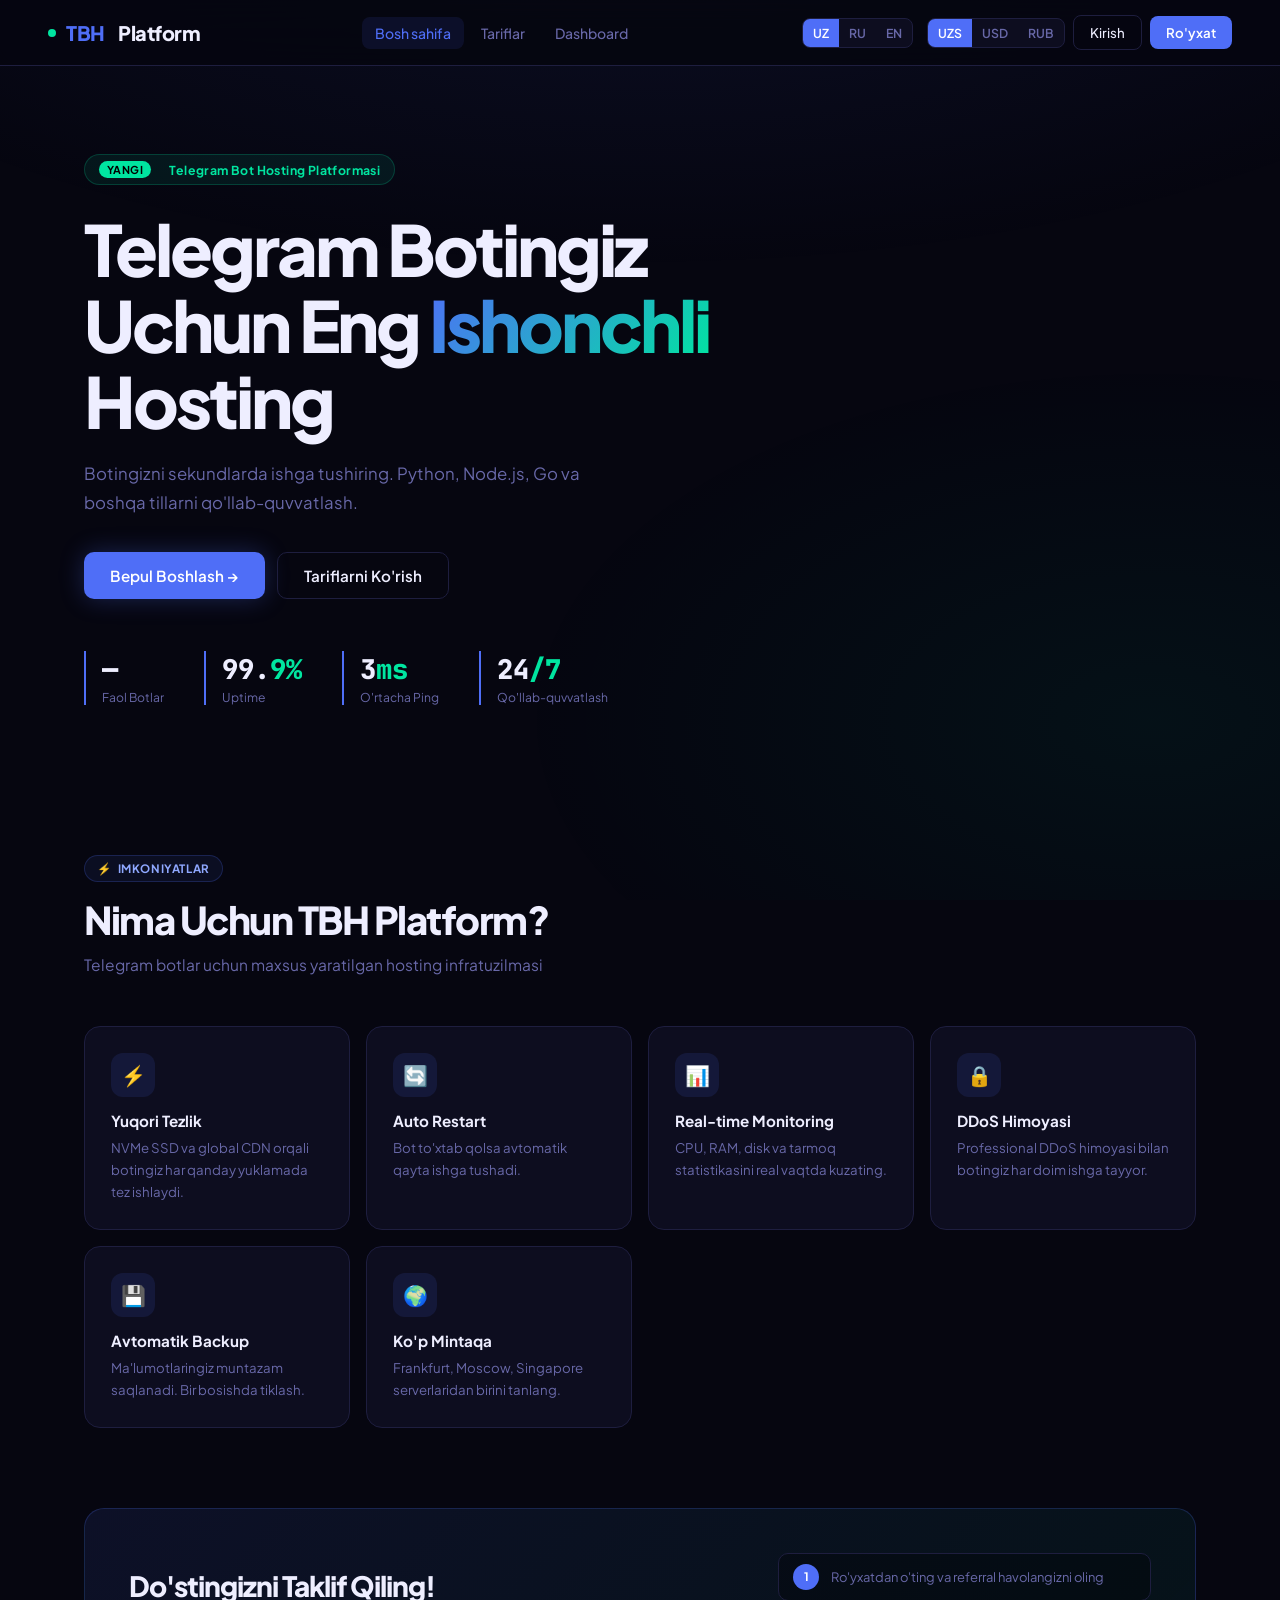
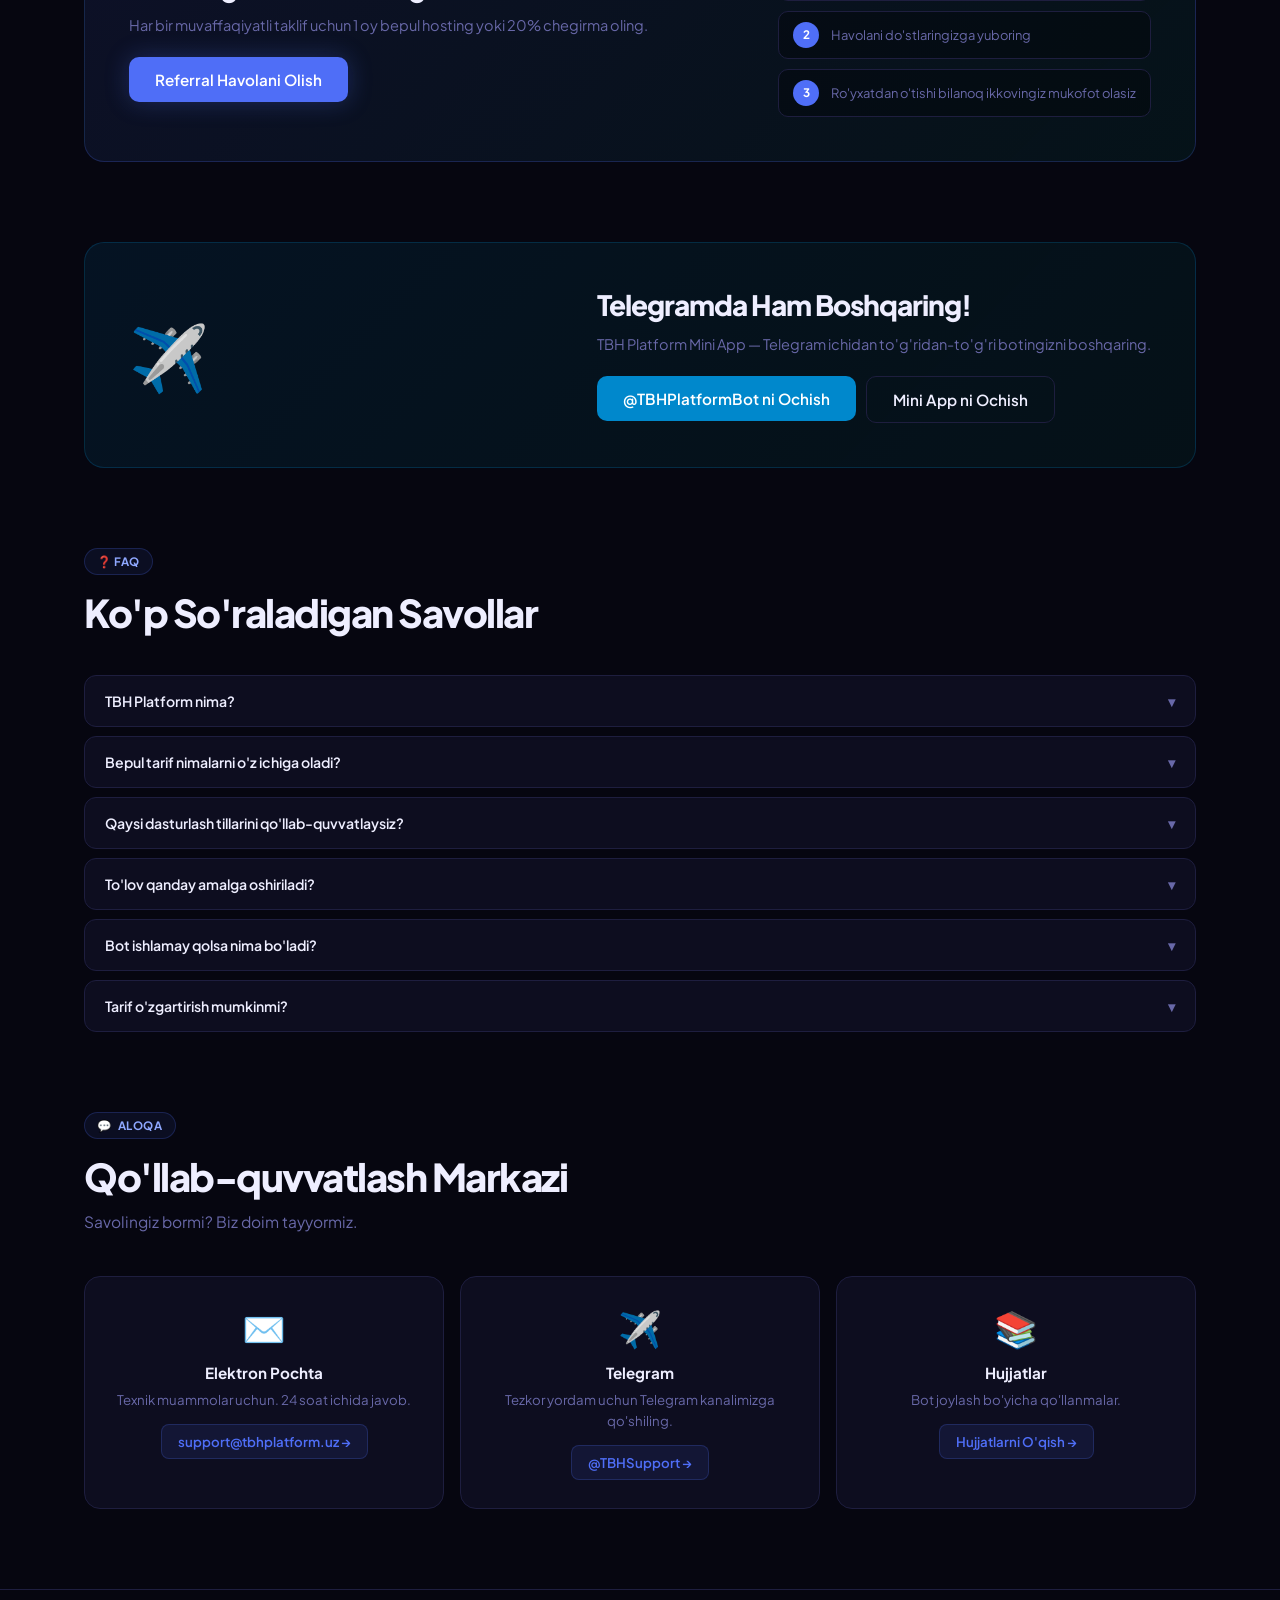
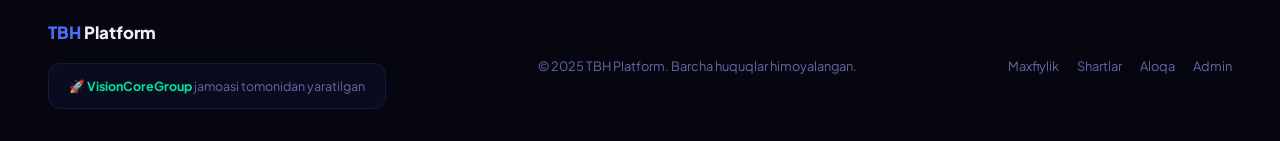
==== index.html @ cd2c81bf "Add files via upload" ====
<!DOCTYPE html>
<html lang="uz">
<head>
<meta charset="UTF-8">
<meta name="viewport" content="width=device-width,initial-scale=1.0">
<title>TBH Platform — Telegram Bot Hosting | VisionCoreGroup</title>
<link rel="stylesheet" href="shared.css">
<style>
.hero{padding:88px 0 70px;}
.hero-badge{display:inline-flex;align-items:center;gap:8px;background:rgba(0,229,160,.08);border:1px solid rgba(0,229,160,.2);color:var(--accent2);font-size:.77rem;font-weight:700;padding:6px 14px;border-radius:99px;margin-bottom:26px;letter-spacing:.4px;}
.hero-badge em{background:var(--accent2);color:#000;font-style:normal;font-size:.68rem;padding:2px 8px;border-radius:99px;}
.hero h1{font-size:clamp(2.8rem,5.5vw,4.6rem);font-weight:800;letter-spacing:-3px;line-height:1.08;margin-bottom:20px;}
.hero h1 .g{background:linear-gradient(130deg,var(--accent),var(--accent2));-webkit-background-clip:text;-webkit-text-fill-color:transparent;background-clip:text;}
.hero p{color:var(--muted);font-size:1.05rem;line-height:1.75;max-width:510px;margin-bottom:34px;}
.hero-btns{display:flex;gap:12px;flex-wrap:wrap;margin-bottom:52px;}
.hero-stats{display:flex;gap:40px;flex-wrap:wrap;}
.hstat{border-left:2px solid var(--accent);padding-left:16px;}
.hstat-n{font-size:1.7rem;font-weight:800;font-family:var(--mono);}
.hstat-n .c{color:var(--accent2);}
.hstat-l{color:var(--muted);font-size:.76rem;margin-top:2px;}
.feat-grid{display:grid;grid-template-columns:repeat(auto-fit,minmax(260px,1fr));gap:16px;margin-top:48px;}
.feat-icon{width:44px;height:44px;background:rgba(79,110,247,.12);border-radius:12px;display:flex;align-items:center;justify-content:center;font-size:1.25rem;margin-bottom:14px;}
.feat-card h3{font-size:.95rem;font-weight:700;margin-bottom:7px;}
.feat-card p{color:var(--muted);font-size:.83rem;line-height:1.65;}
.ref-banner{background:linear-gradient(135deg,rgba(79,110,247,.1),rgba(0,229,160,.06));border:1px solid rgba(79,110,247,.22);border-radius:20px;padding:44px;display:flex;align-items:center;justify-content:space-between;gap:28px;flex-wrap:wrap;}
.ref-text h2{font-size:1.75rem;font-weight:800;letter-spacing:-1px;margin-bottom:10px;}
.ref-text p{color:var(--muted);font-size:.91rem;line-height:1.65;}
.ref-steps{display:flex;flex-direction:column;gap:10px;min-width:240px;}
.ref-step{display:flex;align-items:center;gap:12px;background:rgba(0,0,0,.3);border:1px solid var(--border);border-radius:10px;padding:10px 14px;}
.ref-num{background:var(--accent);color:#fff;width:26px;height:26px;border-radius:50%;display:flex;align-items:center;justify-content:center;font-size:.73rem;font-weight:700;flex-shrink:0;}
.ref-step p{font-size:.81rem;color:var(--muted);}
.tg-banner{background:linear-gradient(135deg,rgba(0,136,204,.1),rgba(0,229,160,.05));border:1px solid rgba(0,136,204,.22);border-radius:20px;padding:44px;display:flex;align-items:center;justify-content:space-between;gap:28px;flex-wrap:wrap;}
.tg-icon{font-size:4rem;line-height:1;}
.tg-text h2{font-size:1.75rem;font-weight:800;letter-spacing:-1px;margin-bottom:10px;}
.tg-text p{color:var(--muted);font-size:.91rem;line-height:1.65;margin-bottom:20px;}
.faq-list{display:flex;flex-direction:column;gap:9px;margin-top:40px;}
.faq-item{background:var(--surface);border:1px solid var(--border);border-radius:12px;overflow:hidden;transition:border-color .2s;}
.faq-item.open{border-color:rgba(79,110,247,.38);}
.faq-q{width:100%;background:none;border:none;color:var(--text);font-family:var(--font);font-size:.88rem;font-weight:600;padding:16px 20px;text-align:left;cursor:pointer;display:flex;justify-content:space-between;align-items:center;gap:14px;}
.faq-arr{color:var(--muted);transition:transform .3s;flex-shrink:0;}
.faq-item.open .faq-arr{transform:rotate(180deg);}
.faq-a{max-height:0;overflow:hidden;transition:max-height .35s ease;}
.faq-item.open .faq-a{max-height:200px;}
.faq-a p{padding:0 20px 16px;color:var(--muted);font-size:.84rem;line-height:1.7;}
.sup-grid{display:grid;grid-template-columns:repeat(auto-fit,minmax(260px,1fr));gap:16px;margin-top:40px;}
.sup-card{background:var(--surface);border:1px solid var(--border);border-radius:16px;padding:28px;text-align:center;transition:all .25s;}
.sup-card:hover{border-color:var(--accent);transform:translateY(-3px);}
.sup-icon{font-size:2.2rem;margin-bottom:12px;}
.sup-card h3{font-size:.95rem;font-weight:700;margin-bottom:7px;}
.sup-card p{color:var(--muted);font-size:.83rem;margin-bottom:14px;line-height:1.6;}
.sup-link{display:inline-flex;align-items:center;gap:5px;color:var(--accent);text-decoration:none;font-size:.83rem;font-weight:600;background:rgba(79,110,247,.1);border:1px solid rgba(79,110,247,.22);padding:8px 16px;border-radius:8px;transition:all .2s;cursor:pointer;}
.sup-link:hover{background:rgba(79,110,247,.2);}
.vcg-footer{background:rgba(79,110,247,.06);border:1px solid rgba(79,110,247,.15);border-radius:12px;padding:14px 20px;display:flex;align-items:center;justify-content:center;gap:10px;margin-top:20px;}
.vcg-badge{font-size:.78rem;color:var(--muted);}
.vcg-badge strong{color:var(--accent2);}
</style>
</head>
<body>
<nav>
  <a href="index.html" class="nav-logo"><div class="nav-dot"></div><span class="accent">TBH</span>&nbsp;Platform</a>
  <div class="nav-links">
    <a href="index.html" class="active" id="ni_home">Bosh sahifa</a>
    <a href="pricing.html" id="ni_pricing">Tariflar</a>
    <a href="dashboard.html" id="ni_dashboard">Dashboard</a>
  </div>
  <div class="nav-right">
    <div class="sw" id="langSw">
      <button onclick="setLang('uz',this)">UZ</button>
      <button onclick="setLang('ru',this)">RU</button>
      <button onclick="setLang('en',this)">EN</button>
    </div>
    <div class="sw" id="currSw" style="margin-left:6px;">
      <button onclick="setCurr('uzs',this)">UZS</button>
      <button onclick="setCurr('usd',this)">USD</button>
      <button onclick="setCurr('rub',this)">RUB</button>
    </div>
    <button class="btn-nav-login" onclick="openModal('login')" id="ni_login">Kirish</button>
    <button class="btn-nav-reg" onclick="openModal('reg')" id="ni_reg">Ro'yxat</button>
  </div>
</nav>
<div class="page">
<!-- HERO -->
<section class="hero"><div class="container"><div class="fade">
  <div class="hero-badge"><em id="h_new">YANGI</em>&nbsp;<span id="h_tag">Telegram Bot Hosting Platformasi</span></div>
  <h1 id="h_title">Telegram Botingiz<br>Uchun Eng <span class="g">Ishonchli</span><br>Hosting</h1>
  <p id="h_desc">Botingizni sekundlarda ishga tushiring. Python, Node.js, Go va boshqa tillarni qo'llab-quvvatlash. 24/7 monitoring va professional texnik yordam.</p>
  <div class="hero-btns">
    <button class="btn btn-primary" onclick="openModal('reg')" id="h_cta1">Bepul Boshlash →</button>
    <a href="pricing.html"><button class="btn btn-outline" id="h_cta2">Tariflarni Ko'rish</button></a>
  </div>
  <div class="hero-stats">
    <div class="hstat"><div class="hstat-n">—<span class="c"></span></div><div class="hstat-l" id="hs_bots">Faol Botlar</div></div>
    <div class="hstat"><div class="hstat-n">99.<span class="c">9%</span></div><div class="hstat-l" id="hs_up">Uptime</div></div>
    <div class="hstat"><div class="hstat-n">3<span class="c">ms</span></div><div class="hstat-l" id="hs_ping">O'rtacha Ping</div></div>
    <div class="hstat"><div class="hstat-n">24<span class="c">/7</span></div><div class="hstat-l" id="hs_sup">Qo'llab-quvvatlash</div></div>
  </div>
</div></div></section>
<!-- FEATURES -->
<section class="sec"><div class="container">
  <div class="fade"><div class="sec-tag">⚡ <span id="ft_tag">Imkoniyatlar</span></div><h2 class="sec-title" id="ft_title">Nima Uchun TBH Platform?</h2><p class="sec-sub" id="ft_sub">Telegram botlar uchun maxsus yaratilgan hosting infratuzilmasi</p></div>
  <div class="feat-grid fade">
    <div class="card feat-card"><div class="feat-icon">⚡</div><h3 id="f1t">Yuqori Tezlik</h3><p id="f1d">NVMe SSD va global CDN orqali botingiz har qanday yuklamada tez ishlaydi.</p></div>
    <div class="card feat-card"><div class="feat-icon">🔄</div><h3 id="f2t">Auto Restart</h3><p id="f2d">Bot to'xtab qolsa avtomatik qayta ishga tushadi. Hech qanday qo'l aralashuvi shart emas.</p></div>
    <div class="card feat-card"><div class="feat-icon">📊</div><h3 id="f3t">Real-time Monitoring</h3><p id="f3d">CPU, RAM, disk va tarmoq statistikasini real vaqtda kuzating.</p></div>
    <div class="card feat-card"><div class="feat-icon">🔒</div><h3 id="f4t">DDoS Himoyasi</h3><p id="f4d">Professional DDoS himoyasi bilan botingiz har doim ishga tayyor turadi.</p></div>
    <div class="card feat-card"><div class="feat-icon">💾</div><h3 id="f5t">Avtomatik Backup</h3><p id="f5d">Ma'lumotlaringiz muntazam saqlanadi. Bir bosishda tiklash imkoniyati mavjud.</p></div>
    <div class="card feat-card"><div class="feat-icon">🌍</div><h3 id="f6t">Ko'p Mintaqa</h3><p id="f6d">Frankfurt, Moscow, Singapore serverlaridan birini tanlang.</p></div>
  </div>
</div></section>
<!-- REFERRAL -->
<section class="sec" style="padding-top:0;"><div class="container">
  <div class="ref-banner fade">
    <div class="ref-text">
      <h2 id="ref_title">Do'stingizni Taklif Qiling!</h2>
      <p id="ref_desc">Har bir muvaffaqiyatli taklif uchun 1 oy bepul hosting yoki 20% chegirma oling.</p>
      <button class="btn btn-primary" style="margin-top:20px;" onclick="openModal('reg')" id="ref_btn">Referral Havolani Olish</button>
    </div>
    <div class="ref-steps">
      <div class="ref-step"><div class="ref-num">1</div><p id="ref_s1">Ro'yxatdan o'ting va referral havolangizni oling</p></div>
      <div class="ref-step"><div class="ref-num">2</div><p id="ref_s2">Havolani do'stlaringizga yuboring</p></div>
      <div class="ref-step"><div class="ref-num">3</div><p id="ref_s3">Ro'yxatdan o'tishi bilanoq ikkovingiz mukofot olasiz</p></div>
    </div>
  </div>
</div></section>
<!-- TELEGRAM -->
<section class="sec" style="padding-top:0;"><div class="container">
  <div class="tg-banner fade">
    <div class="tg-icon">✈️</div>
    <div class="tg-text">
      <h2 id="tg_title">Telegramda Ham Boshqaring!</h2>
      <p id="tg_desc">TBH Platform Mini App — Telegram ichidan to'g'ridan-to'g'ri botingizni boshqaring. Ilovani yuklab olish shart emas!</p>
      <div style="display:flex;gap:10px;flex-wrap:wrap;">
        <a href="https://t.me/TBHPlatformBot" target="_blank"><button class="btn btn-tg" id="tg_btn">@TBHPlatformBot ni Ochish</button></a>
        <a href="https://t.me/TBHPlatformBot/app" target="_blank"><button class="btn btn-outline" id="tg_btn2">Mini App ni Ochish</button></a>
      </div>
    </div>
  </div>
</div></section>
<!-- FAQ -->
<section class="sec" style="padding-top:0;" id="faq"><div class="container">
  <div class="fade"><div class="sec-tag">❓ FAQ</div><h2 class="sec-title" id="faq_title">Ko'p So'raladigan Savollar</h2></div>
  <div class="faq-list fade" id="faqList"></div>
</div></section>
<!-- SUPPORT -->
<section class="sec" style="padding-top:0;"><div class="container">
  <div class="fade"><div class="sec-tag">💬 <span id="sup_tag">Aloqa</span></div><h2 class="sec-title" id="sup_title">Qo'llab-quvvatlash Markazi</h2><p class="sec-sub" id="sup_sub">Savolingiz bormi? Biz doim tayyormiz.</p></div>
  <div class="sup-grid fade">
    <div class="sup-card"><div class="sup-icon">✉️</div><h3 id="se_t">Elektron Pochta</h3><p id="se_d">Texnik muammolar uchun. 24 soat ichida javob.</p><a href="mailto:support@tbhplatform.uz" class="sup-link">support@tbhplatform.uz →</a></div>
    <div class="sup-card"><div class="sup-icon">✈️</div><h3 id="st_t">Telegram</h3><p id="st_d">Tezkor yordam uchun Telegram kanalimizga qo'shiling.</p><a href="https://t.me/TBHSupport" target="_blank" class="sup-link">@TBHSupport →</a></div>
    <div class="sup-card"><div class="sup-icon">📚</div><h3 id="sd_t">Hujjatlar</h3><p id="sd_d">Bot joylash bo'yicha qo'llanmalar va video darsliklar.</p><a href="https://docs.tbhplatform.uz" target="_blank" class="sup-link" id="sd_l">Hujjatlarni O'qish →</a></div>
  </div>
</div></section>
</div>
<footer>
  <div>
    <div class="footer-logo"><span class="accent">TBH</span> Platform</div>
    <div class="vcg-footer"><span class="vcg-badge">🚀 <strong>VisionCoreGroup</strong> jamoasi tomonidan yaratilgan</span></div>
  </div>
  <p id="f_r">© 2025 TBH Platform. Barcha huquqlar himoyalangan.</p>
  <div class="footer-links"><a href="#" id="f_p">Maxfiylik</a><a href="#" id="f_t">Shartlar</a><a href="#faq">Aloqa</a><a href="admin.html">Admin</a></div>
</footer>

<!-- LOGIN MODAL -->
<div class="modal-bg" id="loginModal" onclick="if(event.target===this)closeModal('login')">
  <div class="modal-box">
    <button class="modal-close" onclick="closeModal('login')">✕</button>
    <div class="modal-title" id="ml_t">Kirish</div>
    <div class="modal-sub" id="ml_s">Hisobingizga kiring</div>
    <div class="form-group"><label class="label" id="ml_e">Email</label><input class="input" id="loginEmail" type="email" placeholder="email@example.com"></div>
    <div class="form-group"><label class="label" id="ml_p">Parol</label><input class="input" id="loginPass" type="password" placeholder="••••••••" onkeydown="if(event.key==='Enter')doLogin()"></div>
    <div id="loginErr" style="color:var(--danger);font-size:.8rem;margin-bottom:8px;display:none;"></div>
    <button class="btn btn-primary" style="width:100%;justify-content:center;" onclick="doLogin()" id="ml_b">Kirish</button>
    <div class="modal-switch"><span id="ml_sw">Hisobingiz yo'qmi? </span><a onclick="switchModal('login','reg')" id="ml_swa" style="color:var(--accent);cursor:pointer;font-weight:600;">Ro'yxatdan o'ting</a></div>
  </div>
</div>
<!-- REG MODAL -->
<div class="modal-bg" id="regModal" onclick="if(event.target===this)closeModal('reg')">
  <div class="modal-box">
    <button class="modal-close" onclick="closeModal('reg')">✕</button>
    <div class="modal-title" id="mr_t">Ro'yxatdan O'tish</div>
    <div class="modal-sub" id="mr_s">Bepul hisob yarating. Kredit karta shart emas.</div>
    <div class="form-group"><label class="label" id="mr_u">Foydalanuvchi nomi</label><input class="input" id="regUser" type="text" placeholder="username"></div>
    <div class="form-group"><label class="label" id="mr_e">Email</label><input class="input" id="regEmail" type="email" placeholder="email@example.com"></div>
    <div class="form-group"><label class="label" id="mr_p">Parol</label><input class="input" id="regPass" type="password" placeholder="Min 6 ta belgi"></div>
    <div id="regErr" style="color:var(--danger);font-size:.8rem;margin-bottom:8px;display:none;"></div>
    <button class="btn btn-primary" style="width:100%;justify-content:center;" onclick="doRegister()" id="mr_b">Bepul Ro'yxatdan O'tish</button>
    <div class="modal-switch"><span id="mr_sw">Hisobingiz bormi? </span><a onclick="switchModal('reg','login')" id="mr_swa" style="color:var(--accent);cursor:pointer;font-weight:600;">Kiring</a></div>
  </div>
</div>

<script src="shared.js"></script>
<script>
const TX={
  uz:{ni_home:"Bosh sahifa",ni_pricing:"Tariflar",ni_dashboard:"Dashboard",ni_login:"Kirish",ni_reg:"Ro'yxat",h_new:"YANGI",h_tag:"Telegram Bot Hosting Platformasi",h_title:"Telegram Botingiz<br>Uchun Eng <span class='g'>Ishonchli</span><br>Hosting",h_desc:"Botingizni sekundlarda ishga tushiring. Python, Node.js, Go va boshqa tillarni qo'llab-quvvatlash.",h_cta1:"Bepul Boshlash →",h_cta2:"Tariflarni Ko'rish",hs_bots:"Faol Botlar",hs_up:"Uptime",hs_ping:"O'rtacha Ping",hs_sup:"Qo'llab-quvvatlash",ft_tag:"Imkoniyatlar",ft_title:"Nima Uchun TBH Platform?",ft_sub:"Telegram botlar uchun maxsus yaratilgan hosting infratuzilmasi",f1t:"Yuqori Tezlik",f1d:"NVMe SSD va global CDN orqali botingiz har qanday yuklamada tez ishlaydi.",f2t:"Auto Restart",f2d:"Bot to'xtab qolsa avtomatik qayta ishga tushadi.",f3t:"Real-time Monitoring",f3d:"CPU, RAM, disk va tarmoq statistikasini real vaqtda kuzating.",f4t:"DDoS Himoyasi",f4d:"Professional DDoS himoyasi bilan botingiz har doim ishga tayyor.",f5t:"Avtomatik Backup",f5d:"Ma'lumotlaringiz muntazam saqlanadi. Bir bosishda tiklash.",f6t:"Ko'p Mintaqa",f6d:"Frankfurt, Moscow, Singapore serverlaridan birini tanlang.",ref_title:"Do'stingizni Taklif Qiling!",ref_desc:"Har bir muvaffaqiyatli taklif uchun 1 oy bepul hosting yoki 20% chegirma oling.",ref_btn:"Referral Havolani Olish",ref_s1:"Ro'yxatdan o'ting va referral havolangizni oling",ref_s2:"Havolani do'stlaringizga yuboring",ref_s3:"Ro'yxatdan o'tishi bilanoq ikkovingiz mukofot olasiz",tg_title:"Telegramda Ham Boshqaring!",tg_desc:"TBH Platform Mini App — Telegram ichidan to'g'ridan-to'g'ri botingizni boshqaring.",tg_btn:"@TBHPlatformBot ni Ochish",tg_btn2:"Mini App ni Ochish",faq_title:"Ko'p So'raladigan Savollar",sup_tag:"Aloqa",sup_title:"Qo'llab-quvvatlash Markazi",sup_sub:"Savolingiz bormi? Biz doim tayyormiz.",se_t:"Elektron Pochta",se_d:"Texnik muammolar uchun. 24 soat ichida javob.",st_t:"Telegram",st_d:"Tezkor yordam uchun Telegram kanalimizga qo'shiling.",sd_t:"Hujjatlar",sd_d:"Bot joylash bo'yicha qo'llanmalar.",sd_l:"Hujjatlarni O'qish →",f_r:"© 2025 TBH Platform. Barcha huquqlar himoyalangan.",f_p:"Maxfiylik",f_t:"Shartlar",ml_t:"Kirish",ml_s:"Hisobingizga kiring",ml_e:"Email",ml_p:"Parol",ml_b:"Kirish",ml_sw:"Hisobingiz yo'qmi? ",ml_swa:"Ro'yxatdan o'ting",mr_t:"Ro'yxatdan O'tish",mr_s:"Bepul hisob yarating. Kredit karta shart emas.",mr_u:"Foydalanuvchi nomi",mr_e:"Email",mr_p:"Parol",mr_b:"Bepul Ro'yxatdan O'tish",mr_sw:"Hisobingiz bormi? ",mr_swa:"Kiring"},
  ru:{ni_home:"Главная",ni_pricing:"Тарифы",ni_dashboard:"Дашборд",ni_login:"Войти",ni_reg:"Регистрация",h_new:"НОВЫЙ",h_tag:"Платформа хостинга Telegram ботов",h_title:"Надёжный <span class='g'>Хостинг</span><br>Для Вашего<br>Telegram Бота",h_desc:"Запустите бота за секунды. Python, Node.js, Go и другие языки.",h_cta1:"Начать Бесплатно →",h_cta2:"Посмотреть Тарифы",hs_bots:"Активных Ботов",hs_up:"Аптайм",hs_ping:"Средний Пинг",hs_sup:"Поддержка",ft_tag:"Возможности",ft_title:"Почему TBH Platform?",ft_sub:"Инфраструктура для Telegram ботов от VisionCoreGroup",f1t:"Высокая Скорость",f1d:"NVMe SSD и CDN — бот работает быстро.",f2t:"Авто Рестарт",f2d:"Бот упал? Автоматически перезапускается.",f3t:"Мониторинг в реальном времени",f3d:"Следите за CPU, RAM и сетью.",f4t:"Защита от DDoS",f4d:"Профессиональная защита.",f5t:"Автобэкап",f5d:"Данные сохраняются регулярно.",f6t:"Несколько регионов",f6d:"Франкфурт, Москва или Сингапур.",ref_title:"Приглашайте Друзей — Выигрывают Оба!",ref_desc:"За каждое успешное приглашение — 1 месяц бесплатно или скидка 20%.",ref_btn:"Получить реферальную ссылку",ref_s1:"Зарегистрируйтесь и получите свою ссылку",ref_s2:"Отправьте ссылку друзьям",ref_s3:"После регистрации оба получают награду",tg_title:"Управляйте прямо в Telegram!",tg_desc:"TBH Platform Mini App — управляйте ботом прямо из Telegram.",tg_btn:"Открыть @TBHPlatformBot",tg_btn2:"Открыть Mini App",faq_title:"Часто Задаваемые Вопросы",sup_tag:"Контакты",sup_title:"Центр Поддержки",sup_sub:"Есть вопросы? Мы всегда готовы.",se_t:"Электронная Почта",se_d:"Ответ в течение 24 часов.",st_t:"Telegram",st_d:"Быстрая помощь через Telegram.",sd_t:"Документация",sd_d:"Руководства по размещению ботов.",sd_l:"Читать документацию →",f_r:"© 2025 TBH Platform. Все права защищены.",f_p:"Конфиденциальность",f_t:"Условия",ml_t:"Войти",ml_s:"Войдите в аккаунт",ml_e:"Email",ml_p:"Пароль",ml_b:"Войти",ml_sw:"Нет аккаунта? ",ml_swa:"Зарегистрироваться",mr_t:"Регистрация",mr_s:"Создайте бесплатный аккаунт.",mr_u:"Имя пользователя",mr_e:"Email",mr_p:"Пароль",mr_b:"Зарегистрироваться",mr_sw:"Уже есть аккаунт? ",mr_swa:"Войти"},
  en:{ni_home:"Home",ni_pricing:"Pricing",ni_dashboard:"Dashboard",ni_login:"Login",ni_reg:"Register",h_new:"NEW",h_tag:"Telegram Bot Hosting Platform",h_title:"The Most <span class='g'>Reliable</span><br>Hosting For Your<br>Telegram Bot",h_desc:"Launch your bot in seconds. Python, Node.js, Go and more.",h_cta1:"Start For Free →",h_cta2:"View Plans",hs_bots:"Active Bots",hs_up:"Uptime",hs_ping:"Avg Ping",hs_sup:"Support",ft_tag:"Features",ft_title:"Why TBH Platform?",ft_sub:"Hosting built for Telegram bots by VisionCoreGroup",f1t:"High Speed",f1d:"NVMe SSD and CDN — fast under any load.",f2t:"Auto Restart",f2d:"Bot crashes? Auto-restarts instantly.",f3t:"Real-time Monitoring",f3d:"Track CPU, RAM, and network in real time.",f4t:"DDoS Protection",f4d:"Professional DDoS protection.",f5t:"Auto Backup",f5d:"Data saved regularly. One-click restore.",f6t:"Multi-Region",f6d:"Frankfurt, Moscow, or Singapore.",ref_title:"Refer Friends — Both Win!",ref_desc:"Earn 1 month free or 20% discount per referral.",ref_btn:"Get Referral Link",ref_s1:"Register and get your referral link",ref_s2:"Send the link to friends",ref_s3:"Both get rewards once they sign up",tg_title:"Manage Inside Telegram!",tg_desc:"TBH Platform Mini App — manage your bot directly from Telegram.",tg_btn:"Open @TBHPlatformBot",tg_btn2:"Open Mini App",faq_title:"Frequently Asked Questions",sup_tag:"Support",sup_title:"Support Center",sup_sub:"Got questions? We're always ready.",se_t:"Email Support",se_d:"Response within 24 hours.",st_t:"Telegram",st_d:"Fast help via Telegram.",sd_t:"Documentation",sd_d:"Guides and tutorials.",sd_l:"Read the Docs →",f_r:"© 2025 TBH Platform. All rights reserved.",f_p:"Privacy",f_t:"Terms",ml_t:"Login",ml_s:"Sign in to your account",ml_e:"Email",ml_p:"Password",ml_b:"Login",ml_sw:"No account? ",ml_swa:"Register",mr_t:"Register",mr_s:"Create a free account.",mr_u:"Username",mr_e:"Email",mr_p:"Password",mr_b:"Register For Free",mr_sw:"Already have an account? ",mr_swa:"Login"},
};

function applyLang(){
  const d=TX[TBH.lang];
  Object.keys(d).forEach(k=>{const el=document.getElementById(k);if(el)el.innerHTML=d[k];});
  ['uz','ru','en'].forEach((l,i)=>document.querySelectorAll('#langSw button')[i].classList.toggle('on',TBH.lang===l));
  ['uzs','usd','rub'].forEach((c,i)=>document.querySelectorAll('#currSw button')[i].classList.toggle('on',TBH.curr===c));
  renderFaq();
}
function setLang(l){saveLang(l);applyLang();}
function setCurr(c){saveCurr(c);['uzs','usd','rub'].forEach((x,i)=>document.querySelectorAll('#currSw button')[i].classList.toggle('on',x===c));}

// ---- AUTH (localStorage demo) ----
function getUsers(){ try{return JSON.parse(localStorage.getItem('tbh_users')||'[]');}catch(e){return[];} }
function saveUsers(u){ localStorage.setItem('tbh_users',JSON.stringify(u)); }
function setSession(u){ localStorage.setItem('tbh_session',JSON.stringify(u)); }
function getSession(){ try{return JSON.parse(localStorage.getItem('tbh_session'));}catch(e){return null;} }

function doRegister(){
  const un=document.getElementById('regUser').value.trim();
  const em=document.getElementById('regEmail').value.trim();
  const pw=document.getElementById('regPass').value;
  const err=document.getElementById('regErr');
  const msgs={uz:{empty:"Barcha maydonlarni to'ldiring",short:"Parol kamida 6 ta belgi bo'lishi kerak",exists:"Bu foydalanuvchi nomi yoki email allaqachon mavjud",ok:"✓ Ro'yxatdan o'tdingiz! Xush kelibsiz!"},ru:{empty:"Заполните все поля",short:"Пароль минимум 6 символов",exists:"Это имя пользователя или email уже занято",ok:"✓ Вы зарегистрированы! Добро пожаловать!"},en:{empty:"Fill in all fields",short:"Password must be at least 6 characters",exists:"Username or email already taken",ok:"✓ Registered! Welcome!"}};
  const m=msgs[TBH.lang];
  err.style.display='none';
  if(!un||!em||!pw){err.textContent=m.empty;err.style.display='block';return;}
  if(pw.length<6){err.textContent=m.short;err.style.display='block';return;}
  const users=getUsers();
  if(users.find(u=>u.username===un||u.email===em)){err.textContent=m.exists;err.style.display='block';return;}
  const newUser={username:un,email:em,password:pw,plan:'Free',joined:new Date().toLocaleDateString(),balance:0,bots:[],ref:'tbh_'+un};
  users.push(newUser);
  saveUsers(users);
  setSession(newUser);
  closeModal('reg');
  toast(m.ok,'success');
  setTimeout(()=>window.location.href='dashboard.html',1200);
}

function doLogin(){
  const em=document.getElementById('loginEmail').value.trim();
  const pw=document.getElementById('loginPass').value;
  const err=document.getElementById('loginErr');
  const msgs={uz:{empty:"Email va parolni kiriting",wrong:"Email yoki parol noto'g'ri",ok:"✓ Xush kelibsiz!"},ru:{empty:"Введите email и пароль",wrong:"Неверный email или пароль",ok:"✓ Добро пожаловать!"},en:{empty:"Enter email and password",wrong:"Wrong email or password",ok:"✓ Welcome back!"}};
  const m=msgs[TBH.lang];
  err.style.display='none';
  if(!em||!pw){err.textContent=m.empty;err.style.display='block';return;}
  const users=getUsers();
  const user=users.find(u=>(u.email===em||u.username===em)&&u.password===pw);
  if(!user){err.textContent=m.wrong;err.style.display='block';return;}
  setSession(user);
  closeModal('login');
  toast(m.ok,'success');
  setTimeout(()=>window.location.href='dashboard.html',1200);
}

function renderFaq(){
  document.getElementById('faqList').innerHTML=faqs[TBH.lang].map((item,i)=>`<div class="faq-item" id="fi${i}"><button class="faq-q" onclick="toggleFaq(${i})">${item.q}<span class="faq-arr">▾</span></button><div class="faq-a"><p>${item.a}</p></div></div>`).join('');
}
function toggleFaq(i){document.getElementById('fi'+i).classList.toggle('open');}
document.querySelectorAll('.fade').forEach(el=>new IntersectionObserver(es=>es.forEach(e=>{if(e.isIntersecting)e.target.classList.add('in');}),{threshold:.08}).observe(el));

// Check if already logged in
if(getSession()){
  document.getElementById('ni_login').textContent='Dashboard';
  document.getElementById('ni_login').onclick=()=>window.location.href='dashboard.html';
  document.getElementById('ni_reg').textContent={uz:'Chiqish',ru:'Выйти',en:'Logout'}[TBH.lang]||'Logout';
  document.getElementById('ni_reg').onclick=()=>{localStorage.removeItem('tbh_session');location.reload();};
}
applyLang();
</script>
</body>
</html>
---- shared.css ----
@import url('https://fonts.googleapis.com/css2?family=Plus+Jakarta+Sans:wght@300;400;500;600;700;800&family=JetBrains+Mono:wght@400;600&display=swap');
:root{--bg:#060610;--surface:#0d0d1f;--surface2:#12122a;--border:#1e1e3f;--accent:#4f6ef7;--accent2:#00e5a0;--accent3:#f7c948;--text:#eeeeff;--muted:#6868a8;--danger:#ff4f7b;--font:'Plus Jakarta Sans',sans-serif;--mono:'JetBrains Mono',monospace;--nav-h:66px;}
*,*::before,*::after{margin:0;padding:0;box-sizing:border-box;}
html{scroll-behavior:smooth;}
body{background:var(--bg);color:var(--text);font-family:var(--font);overflow-x:hidden;}
body::before{content:'';position:fixed;inset:0;pointer-events:none;z-index:0;background:radial-gradient(ellipse 80% 50% at 50% -20%,rgba(79,110,247,.11),transparent),radial-gradient(ellipse 50% 40% at 90% 80%,rgba(0,229,160,.05),transparent);}
::-webkit-scrollbar{width:5px;}::-webkit-scrollbar-track{background:var(--bg);}::-webkit-scrollbar-thumb{background:var(--border);border-radius:3px;}

/* NAV */
nav{position:fixed;top:0;left:0;right:0;z-index:1000;height:var(--nav-h);display:flex;align-items:center;justify-content:space-between;padding:0 48px;background:rgba(6,6,16,.9);backdrop-filter:blur(20px);border-bottom:1px solid var(--border);}
.nav-logo{display:flex;align-items:center;gap:10px;font-weight:800;font-size:1.25rem;letter-spacing:-.5px;text-decoration:none;color:var(--text);}
.nav-logo .accent{color:var(--accent);}
.nav-dot{width:8px;height:8px;background:var(--accent2);border-radius:50%;animation:dp 2s infinite;}
@keyframes dp{0%,100%{opacity:1;transform:scale(1);}50%{opacity:.5;transform:scale(1.3);}}
.nav-links{display:flex;align-items:center;gap:4px;}
.nav-links a{color:var(--muted);text-decoration:none;font-size:.875rem;font-weight:500;padding:7px 13px;border-radius:8px;transition:all .2s;}
.nav-links a:hover{color:var(--text);background:rgba(255,255,255,.05);}
.nav-links a.active{color:var(--accent);background:rgba(79,110,247,.1);}
.nav-right{display:flex;align-items:center;gap:8px;}
.sw{display:flex;background:var(--surface);border:1px solid var(--border);border-radius:8px;overflow:hidden;}
.sw button{background:none;border:none;color:var(--muted);font-family:var(--font);font-size:.77rem;font-weight:600;padding:6px 10px;cursor:pointer;transition:all .2s;}
.sw button.on{background:var(--accent);color:#fff;}
.btn-nav-login{background:transparent;border:1px solid var(--border);color:var(--text);padding:8px 16px;border-radius:8px;font-family:var(--font);font-size:.83rem;font-weight:500;cursor:pointer;transition:all .2s;}
.btn-nav-login:hover{border-color:var(--accent);color:var(--accent);}
.btn-nav-reg{background:var(--accent);border:none;color:#fff;padding:8px 16px;border-radius:8px;font-family:var(--font);font-size:.83rem;font-weight:600;cursor:pointer;transition:opacity .2s;}
.btn-nav-reg:hover{opacity:.85;}

/* PAGE */
.page{position:relative;z-index:1;padding-top:var(--nav-h);min-height:100vh;}
.container{max-width:1200px;margin:0 auto;padding:0 44px;}
.sec{padding:80px 0;}
.sec-tag{display:inline-flex;align-items:center;gap:6px;background:rgba(79,110,247,.08);border:1px solid rgba(79,110,247,.22);color:#8fa8ff;font-size:.72rem;font-weight:700;letter-spacing:.6px;text-transform:uppercase;padding:5px 12px;border-radius:99px;margin-bottom:16px;}
.sec-title{font-size:clamp(1.7rem,3vw,2.6rem);font-weight:800;letter-spacing:-1.5px;line-height:1.15;margin-bottom:10px;}
.sec-sub{color:var(--muted);font-size:.97rem;line-height:1.7;max-width:540px;}

/* CARDS */
.card{background:var(--surface);border:1px solid var(--border);border-radius:16px;padding:26px;transition:border-color .25s,transform .25s;}
.card:hover{border-color:rgba(79,110,247,.45);transform:translateY(-3px);}

/* BUTTONS */
.btn{border:none;border-radius:10px;font-family:var(--font);font-weight:600;cursor:pointer;transition:all .2s;display:inline-flex;align-items:center;justify-content:center;gap:6px;}
.btn-primary{background:var(--accent);color:#fff;padding:13px 26px;font-size:.95rem;box-shadow:0 0 24px rgba(79,110,247,.28);}
.btn-primary:hover{transform:translateY(-2px);box-shadow:0 0 40px rgba(79,110,247,.45);}
.btn-outline{background:transparent;border:1px solid var(--border);color:var(--text);padding:13px 26px;font-size:.95rem;}
.btn-outline:hover{border-color:var(--accent);color:var(--accent);}
.btn-sm{padding:9px 18px;font-size:.82rem;}
.btn-xs{padding:6px 12px;font-size:.75rem;border-radius:7px;}
.btn-tg{background:#0088cc;color:#fff;padding:13px 26px;font-size:.95rem;}
.btn-tg:hover{background:#006fa8;}
.btn-danger{background:var(--danger);color:#fff;}
.btn-success{background:var(--accent2);color:#000;}

/* BADGES */
.badge{font-size:.7rem;font-weight:700;padding:3px 9px;border-radius:99px;}
.badge-green{background:rgba(0,229,160,.1);color:var(--accent2);}
.badge-red{background:rgba(255,79,123,.1);color:var(--danger);}
.badge-yellow{background:rgba(247,201,72,.1);color:var(--accent3);}
.badge-blue{background:rgba(79,110,247,.1);color:var(--accent);}

/* INPUTS */
.input{width:100%;background:var(--bg);border:1px solid var(--border);color:var(--text);font-family:var(--font);font-size:.9rem;padding:11px 14px;border-radius:10px;outline:none;transition:border-color .2s;}
.input:focus{border-color:var(--accent);}
.input::placeholder{color:var(--muted);}
.label{display:block;font-size:.77rem;font-weight:600;color:var(--muted);margin-bottom:5px;}
.form-group{margin-bottom:15px;}
.input-err{border-color:var(--danger)!important;}
.field-err{color:var(--danger);font-size:.75rem;margin-top:4px;display:none;}

/* MODAL */
.modal-bg{position:fixed;inset:0;background:rgba(0,0,0,.82);backdrop-filter:blur(10px);z-index:9000;display:none;align-items:center;justify-content:center;padding:20px;}
.modal-bg.open{display:flex;}
.modal-box{background:var(--surface);border:1px solid var(--border);border-radius:20px;padding:36px;width:100%;max-width:420px;position:relative;animation:mpop .28s ease;}
@keyframes mpop{from{opacity:0;transform:scale(.94);}to{opacity:1;transform:scale(1);}}
.modal-close{position:absolute;top:14px;right:18px;background:none;border:none;color:var(--muted);font-size:1.2rem;cursor:pointer;}
.modal-title{font-size:1.35rem;font-weight:800;letter-spacing:-.5px;margin-bottom:4px;}
.modal-sub{color:var(--muted);font-size:.84rem;margin-bottom:22px;}
.modal-switch{text-align:center;margin-top:14px;font-size:.82rem;color:var(--muted);}
.modal-switch a{color:var(--accent);cursor:pointer;font-weight:600;}

/* TABLE */
.tbl{width:100%;border-collapse:collapse;font-size:.82rem;}
.tbl th{background:var(--surface2);color:var(--muted);font-weight:600;padding:11px 14px;text-align:left;border-bottom:1px solid var(--border);white-space:nowrap;}
.tbl td{padding:10px 14px;border-bottom:1px solid rgba(30,30,63,.45);color:var(--muted);}
.tbl tr:hover td{background:rgba(79,110,247,.04);}
.tbl td:first-child{color:var(--text);font-weight:500;}
.check{color:var(--accent2);}
.cross{color:var(--danger);}

/* CHART */
.chart-card{background:var(--surface);border:1px solid var(--border);border-radius:14px;padding:22px;}
.chart-card h4{font-size:.85rem;font-weight:700;color:var(--muted);margin-bottom:14px;}

/* FADE */
.fade{opacity:0;transform:translateY(18px);transition:opacity .6s ease,transform .6s ease;}
.fade.in{opacity:1;transform:none;}

/* FOOTER */
footer{position:relative;z-index:1;border-top:1px solid var(--border);padding:32px 48px;display:flex;align-items:center;justify-content:space-between;flex-wrap:wrap;gap:14px;}
.footer-logo{font-weight:800;font-size:1.05rem;}
.footer-logo .accent{color:var(--accent);}
footer p{color:var(--muted);font-size:.8rem;}
.footer-links{display:flex;gap:18px;}
.footer-links a{color:var(--muted);text-decoration:none;font-size:.8rem;transition:color .2s;}
.footer-links a:hover{color:var(--text);}

/* SELECT */
select.input{-webkit-appearance:none;cursor:pointer;}

@media(max-width:768px){nav{padding:0 18px;}.nav-links{display:none;}.container{padding:0 18px;}.sec{padding:60px 0;}footer{flex-direction:column;text-align:center;padding:24px 18px;}}
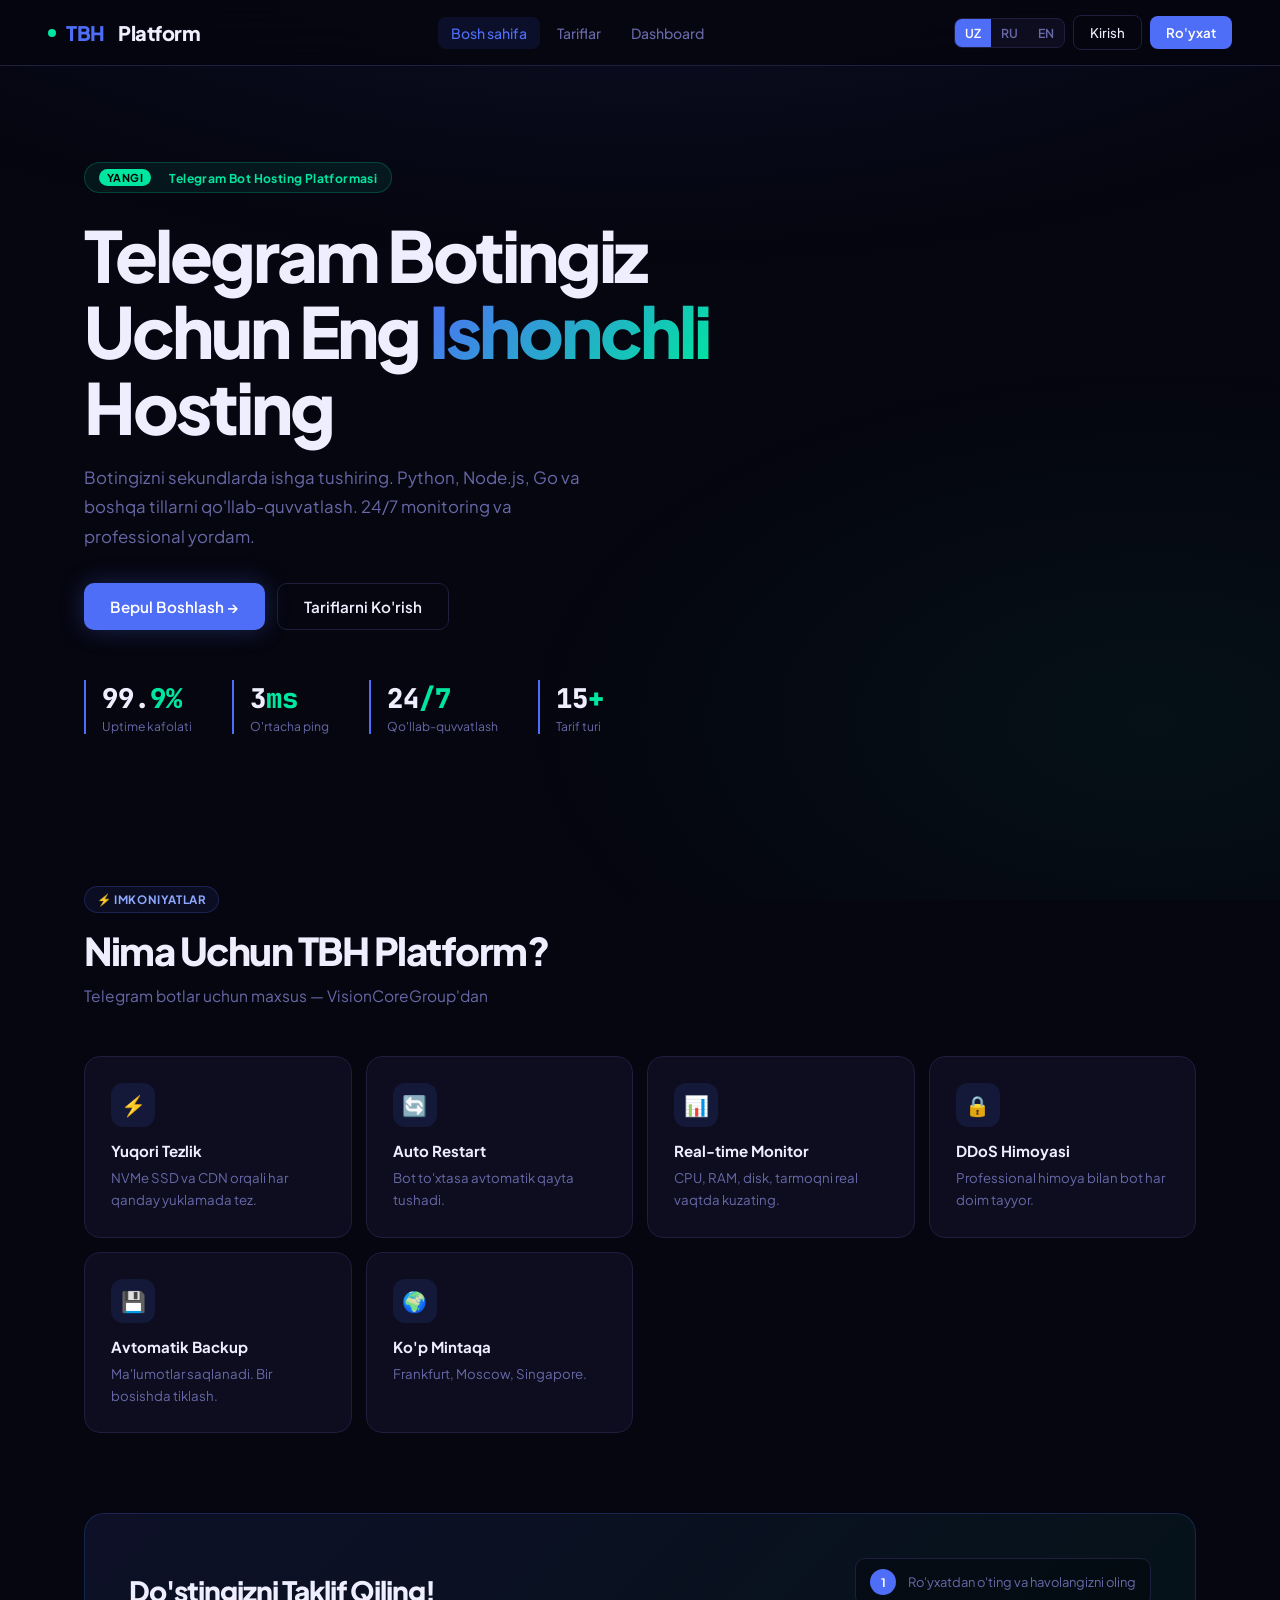
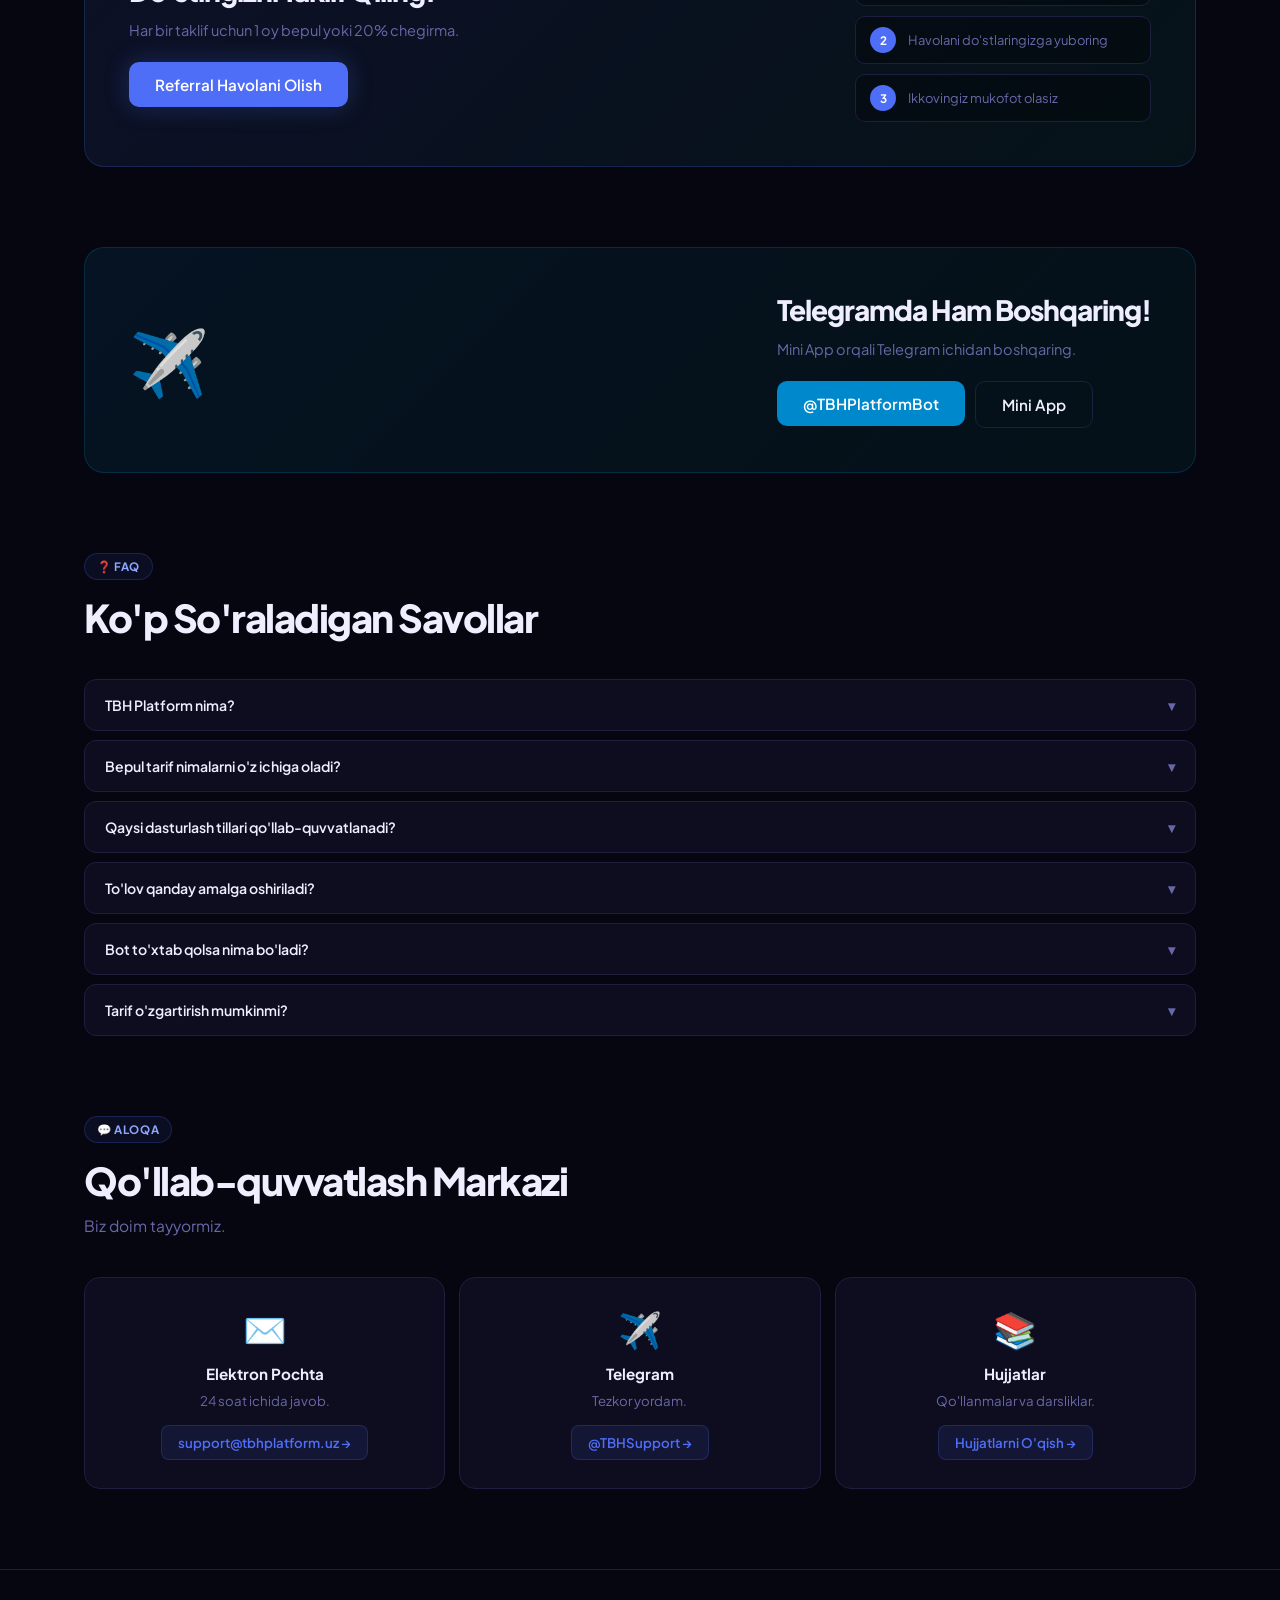
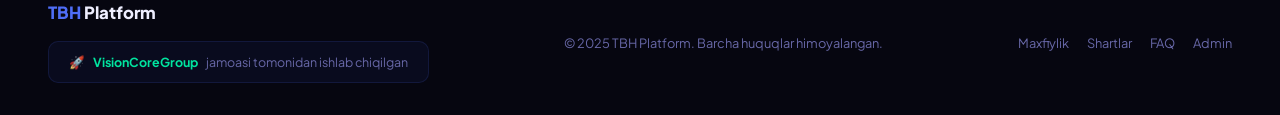
==== commit b1de0ca8: "Add files via upload" ====
--- a/index.html
+++ b/index.html
@@ -6,21 +6,21 @@
 <title>TBH Platform — Telegram Bot Hosting | VisionCoreGroup</title>
 <link rel="stylesheet" href="shared.css">
 <style>
-.hero{padding:88px 0 70px;}
-.hero-badge{display:inline-flex;align-items:center;gap:8px;background:rgba(0,229,160,.08);border:1px solid rgba(0,229,160,.2);color:var(--accent2);font-size:.77rem;font-weight:700;padding:6px 14px;border-radius:99px;margin-bottom:26px;letter-spacing:.4px;}
+.hero{padding:96px 0 72px;}
+.hero-badge{display:inline-flex;align-items:center;gap:8px;background:rgba(0,229,160,.08);border:1px solid rgba(0,229,160,.22);color:var(--accent2);font-size:.76rem;font-weight:700;padding:6px 14px;border-radius:99px;margin-bottom:24px;letter-spacing:.4px;}
 .hero-badge em{background:var(--accent2);color:#000;font-style:normal;font-size:.68rem;padding:2px 8px;border-radius:99px;}
-.hero h1{font-size:clamp(2.8rem,5.5vw,4.6rem);font-weight:800;letter-spacing:-3px;line-height:1.08;margin-bottom:20px;}
+.hero h1{font-size:clamp(2.6rem,5.5vw,4.4rem);font-weight:800;letter-spacing:-3px;line-height:1.08;margin-bottom:18px;}
 .hero h1 .g{background:linear-gradient(130deg,var(--accent),var(--accent2));-webkit-background-clip:text;-webkit-text-fill-color:transparent;background-clip:text;}
-.hero p{color:var(--muted);font-size:1.05rem;line-height:1.75;max-width:510px;margin-bottom:34px;}
-.hero-btns{display:flex;gap:12px;flex-wrap:wrap;margin-bottom:52px;}
+.hero p{color:var(--muted);font-size:1.05rem;line-height:1.75;max-width:510px;margin-bottom:32px;}
+.hero-btns{display:flex;gap:12px;flex-wrap:wrap;margin-bottom:50px;}
 .hero-stats{display:flex;gap:40px;flex-wrap:wrap;}
 .hstat{border-left:2px solid var(--accent);padding-left:16px;}
 .hstat-n{font-size:1.7rem;font-weight:800;font-family:var(--mono);}
 .hstat-n .c{color:var(--accent2);}
 .hstat-l{color:var(--muted);font-size:.76rem;margin-top:2px;}
-.feat-grid{display:grid;grid-template-columns:repeat(auto-fit,minmax(260px,1fr));gap:16px;margin-top:48px;}
+.feat-grid{display:grid;grid-template-columns:repeat(auto-fit,minmax(260px,1fr));gap:14px;margin-top:46px;}
 .feat-icon{width:44px;height:44px;background:rgba(79,110,247,.12);border-radius:12px;display:flex;align-items:center;justify-content:center;font-size:1.25rem;margin-bottom:14px;}
-.feat-card h3{font-size:.95rem;font-weight:700;margin-bottom:7px;}
+.feat-card h3{font-size:.94rem;font-weight:700;margin-bottom:7px;}
 .feat-card p{color:var(--muted);font-size:.83rem;line-height:1.65;}
 .ref-banner{background:linear-gradient(135deg,rgba(79,110,247,.1),rgba(0,229,160,.06));border:1px solid rgba(79,110,247,.22);border-radius:20px;padding:44px;display:flex;align-items:center;justify-content:space-between;gap:28px;flex-wrap:wrap;}
 .ref-text h2{font-size:1.75rem;font-weight:800;letter-spacing:-1px;margin-bottom:10px;}
@@ -28,12 +28,12 @@
 .ref-steps{display:flex;flex-direction:column;gap:10px;min-width:240px;}
 .ref-step{display:flex;align-items:center;gap:12px;background:rgba(0,0,0,.3);border:1px solid var(--border);border-radius:10px;padding:10px 14px;}
 .ref-num{background:var(--accent);color:#fff;width:26px;height:26px;border-radius:50%;display:flex;align-items:center;justify-content:center;font-size:.73rem;font-weight:700;flex-shrink:0;}
-.ref-step p{font-size:.81rem;color:var(--muted);}
+.ref-step p{font-size:.81rem;color:var(--muted);margin:0;}
 .tg-banner{background:linear-gradient(135deg,rgba(0,136,204,.1),rgba(0,229,160,.05));border:1px solid rgba(0,136,204,.22);border-radius:20px;padding:44px;display:flex;align-items:center;justify-content:space-between;gap:28px;flex-wrap:wrap;}
 .tg-icon{font-size:4rem;line-height:1;}
 .tg-text h2{font-size:1.75rem;font-weight:800;letter-spacing:-1px;margin-bottom:10px;}
 .tg-text p{color:var(--muted);font-size:.91rem;line-height:1.65;margin-bottom:20px;}
-.faq-list{display:flex;flex-direction:column;gap:9px;margin-top:40px;}
+.faq-list{display:flex;flex-direction:column;gap:9px;margin-top:38px;}
 .faq-item{background:var(--surface);border:1px solid var(--border);border-radius:12px;overflow:hidden;transition:border-color .2s;}
 .faq-item.open{border-color:rgba(79,110,247,.38);}
 .faq-q{width:100%;background:none;border:none;color:var(--text);font-family:var(--font);font-size:.88rem;font-weight:600;padding:16px 20px;text-align:left;cursor:pointer;display:flex;justify-content:space-between;align-items:center;gap:14px;}
@@ -41,18 +41,17 @@
 .faq-item.open .faq-arr{transform:rotate(180deg);}
 .faq-a{max-height:0;overflow:hidden;transition:max-height .35s ease;}
 .faq-item.open .faq-a{max-height:200px;}
-.faq-a p{padding:0 20px 16px;color:var(--muted);font-size:.84rem;line-height:1.7;}
-.sup-grid{display:grid;grid-template-columns:repeat(auto-fit,minmax(260px,1fr));gap:16px;margin-top:40px;}
+.faq-a p{padding:0 20px 16px;color:var(--muted);font-size:.84rem;line-height:1.7;margin:0;}
+.sup-grid{display:grid;grid-template-columns:repeat(auto-fit,minmax(250px,1fr));gap:14px;margin-top:38px;}
 .sup-card{background:var(--surface);border:1px solid var(--border);border-radius:16px;padding:28px;text-align:center;transition:all .25s;}
 .sup-card:hover{border-color:var(--accent);transform:translateY(-3px);}
 .sup-icon{font-size:2.2rem;margin-bottom:12px;}
 .sup-card h3{font-size:.95rem;font-weight:700;margin-bottom:7px;}
 .sup-card p{color:var(--muted);font-size:.83rem;margin-bottom:14px;line-height:1.6;}
-.sup-link{display:inline-flex;align-items:center;gap:5px;color:var(--accent);text-decoration:none;font-size:.83rem;font-weight:600;background:rgba(79,110,247,.1);border:1px solid rgba(79,110,247,.22);padding:8px 16px;border-radius:8px;transition:all .2s;cursor:pointer;}
+.sup-link{display:inline-flex;align-items:center;gap:5px;color:var(--accent);text-decoration:none;font-size:.83rem;font-weight:600;background:rgba(79,110,247,.1);border:1px solid rgba(79,110,247,.22);padding:8px 16px;border-radius:8px;transition:all .2s;}
 .sup-link:hover{background:rgba(79,110,247,.2);}
-.vcg-footer{background:rgba(79,110,247,.06);border:1px solid rgba(79,110,247,.15);border-radius:12px;padding:14px 20px;display:flex;align-items:center;justify-content:center;gap:10px;margin-top:20px;}
-.vcg-badge{font-size:.78rem;color:var(--muted);}
-.vcg-badge strong{color:var(--accent2);}
+.vcg-strip{background:rgba(79,110,247,.06);border:1px solid rgba(79,110,247,.14);border-radius:10px;padding:12px 20px;display:flex;align-items:center;justify-content:center;gap:8px;margin-top:18px;font-size:.78rem;color:var(--muted);}
+.vcg-strip strong{color:var(--accent2);}
 </style>
 </head>
 <body>
@@ -61,27 +60,23 @@
   <div class="nav-links">
     <a href="index.html" class="active" id="ni_home">Bosh sahifa</a>
     <a href="pricing.html" id="ni_pricing">Tariflar</a>
-    <a href="dashboard.html" id="ni_dashboard">Dashboard</a>
+    <a href="dashboard.html" id="ni_dash">Dashboard</a>
   </div>
   <div class="nav-right">
     <div class="sw" id="langSw">
-      <button onclick="setLang('uz',this)">UZ</button>
-      <button onclick="setLang('ru',this)">RU</button>
-      <button onclick="setLang('en',this)">EN</button>
-    </div>
-    <div class="sw" id="currSw" style="margin-left:6px;">
-      <button onclick="setCurr('uzs',this)">UZS</button>
-      <button onclick="setCurr('usd',this)">USD</button>
-      <button onclick="setCurr('rub',this)">RUB</button>
-    </div>
-    <button class="btn-nav-login" onclick="openModal('login')" id="ni_login">Kirish</button>
-    <button class="btn-nav-reg" onclick="openModal('reg')" id="ni_reg">Ro'yxat</button>
+      <button onclick="setLang('uz')">UZ</button>
+      <button onclick="setLang('ru')">RU</button>
+      <button onclick="setLang('en')">EN</button>
+    </div>
+    <button class="btn-nav-login" id="ni_login" onclick="openModal('login')">Kirish</button>
+    <button class="btn-nav-reg"   id="ni_reg"   onclick="openModal('reg')">Ro'yxat</button>
   </div>
 </nav>
+
 <div class="page">
 <!-- HERO -->
 <section class="hero"><div class="container"><div class="fade">
-  <div class="hero-badge"><em id="h_new">YANGI</em>&nbsp;<span id="h_tag">Telegram Bot Hosting Platformasi</span></div>
+  <div class="hero-badge"><em id="hb_new">YANGI</em>&nbsp;<span id="hb_tag">Telegram Bot Hosting Platformasi</span></div>
   <h1 id="h_title">Telegram Botingiz<br>Uchun Eng <span class="g">Ishonchli</span><br>Hosting</h1>
   <p id="h_desc">Botingizni sekundlarda ishga tushiring. Python, Node.js, Go va boshqa tillarni qo'llab-quvvatlash. 24/7 monitoring va professional texnik yordam.</p>
   <div class="hero-btns">
@@ -89,24 +84,28 @@
     <a href="pricing.html"><button class="btn btn-outline" id="h_cta2">Tariflarni Ko'rish</button></a>
   </div>
   <div class="hero-stats">
-    <div class="hstat"><div class="hstat-n">—<span class="c"></span></div><div class="hstat-l" id="hs_bots">Faol Botlar</div></div>
-    <div class="hstat"><div class="hstat-n">99.<span class="c">9%</span></div><div class="hstat-l" id="hs_up">Uptime</div></div>
-    <div class="hstat"><div class="hstat-n">3<span class="c">ms</span></div><div class="hstat-l" id="hs_ping">O'rtacha Ping</div></div>
+    <div class="hstat"><div class="hstat-n">99.<span class="c">9%</span></div><div class="hstat-l" id="hs_up">Uptime kafolati</div></div>
+    <div class="hstat"><div class="hstat-n">3<span class="c">ms</span></div><div class="hstat-l" id="hs_ping">O'rtacha ping</div></div>
     <div class="hstat"><div class="hstat-n">24<span class="c">/7</span></div><div class="hstat-l" id="hs_sup">Qo'llab-quvvatlash</div></div>
+    <div class="hstat"><div class="hstat-n">15<span class="c">+</span></div><div class="hstat-l" id="hs_plan">Tarif turi</div></div>
   </div>
 </div></div></section>
+
 <!-- FEATURES -->
 <section class="sec"><div class="container">
-  <div class="fade"><div class="sec-tag">⚡ <span id="ft_tag">Imkoniyatlar</span></div><h2 class="sec-title" id="ft_title">Nima Uchun TBH Platform?</h2><p class="sec-sub" id="ft_sub">Telegram botlar uchun maxsus yaratilgan hosting infratuzilmasi</p></div>
+  <div class="fade"><div class="sec-tag" id="ft_tag">⚡ Imkoniyatlar</div>
+  <h2 class="sec-title" id="ft_title">Nima Uchun TBH Platform?</h2>
+  <p class="sec-sub" id="ft_sub">Telegram botlar uchun maxsus yaratilgan hosting — VisionCoreGroup'dan</p></div>
   <div class="feat-grid fade">
     <div class="card feat-card"><div class="feat-icon">⚡</div><h3 id="f1t">Yuqori Tezlik</h3><p id="f1d">NVMe SSD va global CDN orqali botingiz har qanday yuklamada tez ishlaydi.</p></div>
     <div class="card feat-card"><div class="feat-icon">🔄</div><h3 id="f2t">Auto Restart</h3><p id="f2d">Bot to'xtab qolsa avtomatik qayta ishga tushadi. Hech qanday qo'l aralashuvi shart emas.</p></div>
-    <div class="card feat-card"><div class="feat-icon">📊</div><h3 id="f3t">Real-time Monitoring</h3><p id="f3d">CPU, RAM, disk va tarmoq statistikasini real vaqtda kuzating.</p></div>
-    <div class="card feat-card"><div class="feat-icon">🔒</div><h3 id="f4t">DDoS Himoyasi</h3><p id="f4d">Professional DDoS himoyasi bilan botingiz har doim ishga tayyor turadi.</p></div>
-    <div class="card feat-card"><div class="feat-icon">💾</div><h3 id="f5t">Avtomatik Backup</h3><p id="f5d">Ma'lumotlaringiz muntazam saqlanadi. Bir bosishda tiklash imkoniyati mavjud.</p></div>
+    <div class="card feat-card"><div class="feat-icon">📊</div><h3 id="f3t">Real-time Monitor</h3><p id="f3d">CPU, RAM, disk va tarmoq statistikasini real vaqtda kuzating.</p></div>
+    <div class="card feat-card"><div class="feat-icon">🔒</div><h3 id="f4t">DDoS Himoyasi</h3><p id="f4d">Professional himoya bilan botingiz har doim ishga tayyor turadi.</p></div>
+    <div class="card feat-card"><div class="feat-icon">💾</div><h3 id="f5t">Avtomatik Backup</h3><p id="f5d">Ma'lumotlaringiz muntazam saqlanadi. Bir bosishda tiklash imkoniyati.</p></div>
     <div class="card feat-card"><div class="feat-icon">🌍</div><h3 id="f6t">Ko'p Mintaqa</h3><p id="f6d">Frankfurt, Moscow, Singapore serverlaridan birini tanlang.</p></div>
   </div>
 </div></section>
+
 <!-- REFERRAL -->
 <section class="sec" style="padding-top:0;"><div class="container">
   <div class="ref-banner fade">
@@ -116,12 +115,13 @@
       <button class="btn btn-primary" style="margin-top:20px;" onclick="openModal('reg')" id="ref_btn">Referral Havolani Olish</button>
     </div>
     <div class="ref-steps">
-      <div class="ref-step"><div class="ref-num">1</div><p id="ref_s1">Ro'yxatdan o'ting va referral havolangizni oling</p></div>
-      <div class="ref-step"><div class="ref-num">2</div><p id="ref_s2">Havolani do'stlaringizga yuboring</p></div>
-      <div class="ref-step"><div class="ref-num">3</div><p id="ref_s3">Ro'yxatdan o'tishi bilanoq ikkovingiz mukofot olasiz</p></div>
-    </div>
-  </div>
-</div></section>
+      <div class="ref-step"><div class="ref-num">1</div><p id="rs1">Ro'yxatdan o'ting va referral havolangizni oling</p></div>
+      <div class="ref-step"><div class="ref-num">2</div><p id="rs2">Havolani do'stlaringizga yuboring</p></div>
+      <div class="ref-step"><div class="ref-num">3</div><p id="rs3">Ro'yxatdan o'tishi bilanoq ikkovingiz mukofot olasiz</p></div>
+    </div>
+  </div>
+</div></section>
+
 <!-- TELEGRAM -->
 <section class="sec" style="padding-top:0;"><div class="container">
   <div class="tg-banner fade">
@@ -130,140 +130,184 @@
       <h2 id="tg_title">Telegramda Ham Boshqaring!</h2>
       <p id="tg_desc">TBH Platform Mini App — Telegram ichidan to'g'ridan-to'g'ri botingizni boshqaring. Ilovani yuklab olish shart emas!</p>
       <div style="display:flex;gap:10px;flex-wrap:wrap;">
-        <a href="https://t.me/TBHPlatformBot" target="_blank"><button class="btn btn-tg" id="tg_btn">@TBHPlatformBot ni Ochish</button></a>
-        <a href="https://t.me/TBHPlatformBot/app" target="_blank"><button class="btn btn-outline" id="tg_btn2">Mini App ni Ochish</button></a>
+        <a href="https://t.me/TBHPlatformBot" target="_blank"><button class="btn btn-tg" id="tg_btn">@TBHPlatformBot</button></a>
+        <a href="https://t.me/TBHPlatformBot/app" target="_blank"><button class="btn btn-outline" id="tg_ma">Mini App</button></a>
       </div>
     </div>
   </div>
 </div></section>
+
 <!-- FAQ -->
 <section class="sec" style="padding-top:0;" id="faq"><div class="container">
-  <div class="fade"><div class="sec-tag">❓ FAQ</div><h2 class="sec-title" id="faq_title">Ko'p So'raladigan Savollar</h2></div>
+  <div class="fade"><div class="sec-tag">❓ FAQ</div><h2 class="sec-title" id="faq_t">Ko'p So'raladigan Savollar</h2></div>
   <div class="faq-list fade" id="faqList"></div>
 </div></section>
+
 <!-- SUPPORT -->
 <section class="sec" style="padding-top:0;"><div class="container">
-  <div class="fade"><div class="sec-tag">💬 <span id="sup_tag">Aloqa</span></div><h2 class="sec-title" id="sup_title">Qo'llab-quvvatlash Markazi</h2><p class="sec-sub" id="sup_sub">Savolingiz bormi? Biz doim tayyormiz.</p></div>
+  <div class="fade"><div class="sec-tag" id="sup_tag">💬 Aloqa</div>
+  <h2 class="sec-title" id="sup_t">Qo'llab-quvvatlash Markazi</h2>
+  <p class="sec-sub" id="sup_s">Savolingiz bormi? Biz doim tayyormiz.</p></div>
   <div class="sup-grid fade">
-    <div class="sup-card"><div class="sup-icon">✉️</div><h3 id="se_t">Elektron Pochta</h3><p id="se_d">Texnik muammolar uchun. 24 soat ichida javob.</p><a href="mailto:support@tbhplatform.uz" class="sup-link">support@tbhplatform.uz →</a></div>
-    <div class="sup-card"><div class="sup-icon">✈️</div><h3 id="st_t">Telegram</h3><p id="st_d">Tezkor yordam uchun Telegram kanalimizga qo'shiling.</p><a href="https://t.me/TBHSupport" target="_blank" class="sup-link">@TBHSupport →</a></div>
-    <div class="sup-card"><div class="sup-icon">📚</div><h3 id="sd_t">Hujjatlar</h3><p id="sd_d">Bot joylash bo'yicha qo'llanmalar va video darsliklar.</p><a href="https://docs.tbhplatform.uz" target="_blank" class="sup-link" id="sd_l">Hujjatlarni O'qish →</a></div>
+    <div class="sup-card"><div class="sup-icon">✉️</div><h3 id="se_t">Elektron Pochta</h3><p id="se_d">Texnik muammolar uchun. 24 soat ichida javob.</p>
+      <a href="mailto:support@tbhplatform.uz" class="sup-link">support@tbhplatform.uz →</a></div>
+    <div class="sup-card"><div class="sup-icon">✈️</div><h3 id="st_t">Telegram</h3><p id="st_d">Tezkor yordam uchun Telegram kanalimiz.</p>
+      <a href="https://t.me/TBHSupport" target="_blank" class="sup-link">@TBHSupport →</a></div>
+    <div class="sup-card"><div class="sup-icon">📚</div><h3 id="sd_t">Hujjatlar</h3><p id="sd_d">Bot joylash bo'yicha qo'llanmalar.</p>
+      <a href="https://docs.tbhplatform.uz" target="_blank" class="sup-link" id="sd_l">Hujjatlarni O'qish →</a></div>
   </div>
 </div></section>
 </div>
+
 <footer>
   <div>
     <div class="footer-logo"><span class="accent">TBH</span> Platform</div>
-    <div class="vcg-footer"><span class="vcg-badge">🚀 <strong>VisionCoreGroup</strong> jamoasi tomonidan yaratilgan</span></div>
-  </div>
-  <p id="f_r">© 2025 TBH Platform. Barcha huquqlar himoyalangan.</p>
-  <div class="footer-links"><a href="#" id="f_p">Maxfiylik</a><a href="#" id="f_t">Shartlar</a><a href="#faq">Aloqa</a><a href="admin.html">Admin</a></div>
+    <div class="vcg-strip">🚀 <strong>VisionCoreGroup</strong> jamoasi tomonidan ishlab chiqilgan</div>
+  </div>
+  <p id="f_cr">© 2025 TBH Platform. Barcha huquqlar himoyalangan.</p>
+  <div class="footer-links"><a href="#" id="f_pv">Maxfiylik</a><a href="#" id="f_tm">Shartlar</a><a href="#faq">FAQ</a><a href="admin.html">Admin</a></div>
 </footer>
 
-<!-- LOGIN MODAL -->
+<!-- ═══ LOGIN MODAL ═══ -->
 <div class="modal-bg" id="loginModal" onclick="if(event.target===this)closeModal('login')">
   <div class="modal-box">
     <button class="modal-close" onclick="closeModal('login')">✕</button>
     <div class="modal-title" id="ml_t">Kirish</div>
     <div class="modal-sub" id="ml_s">Hisobingizga kiring</div>
-    <div class="form-group"><label class="label" id="ml_e">Email</label><input class="input" id="loginEmail" type="email" placeholder="email@example.com"></div>
-    <div class="form-group"><label class="label" id="ml_p">Parol</label><input class="input" id="loginPass" type="password" placeholder="••••••••" onkeydown="if(event.key==='Enter')doLogin()"></div>
-    <div id="loginErr" style="color:var(--danger);font-size:.8rem;margin-bottom:8px;display:none;"></div>
-    <button class="btn btn-primary" style="width:100%;justify-content:center;" onclick="doLogin()" id="ml_b">Kirish</button>
-    <div class="modal-switch"><span id="ml_sw">Hisobingiz yo'qmi? </span><a onclick="switchModal('login','reg')" id="ml_swa" style="color:var(--accent);cursor:pointer;font-weight:600;">Ro'yxatdan o'ting</a></div>
+    <div class="form-group"><label class="label" id="ml_el">Email yoki username</label>
+      <input class="input" id="loginEmail" type="text" placeholder="email@example.com" autocomplete="username"></div>
+    <div class="form-group"><label class="label" id="ml_pl">Parol</label>
+      <input class="input" id="loginPass" type="password" placeholder="••••••••" autocomplete="current-password"
+             onkeydown="if(event.key==='Enter')doLogin()"></div>
+    <div class="form-err" id="loginErr"></div>
+    <button class="btn btn-primary" style="width:100%;justify-content:center;" id="loginBtn" onclick="doLogin()" id="ml_b">Kirish</button>
+    <div class="modal-switch" id="ml_sw">Hisobingiz yo'qmi?
+      <a onclick="switchModal('login','reg')" style="color:var(--accent);cursor:pointer;font-weight:600;" id="ml_swa"> Ro'yxatdan o'ting</a>
+    </div>
   </div>
 </div>
-<!-- REG MODAL -->
+
+<!-- ═══ REGISTER MODAL ═══ -->
 <div class="modal-bg" id="regModal" onclick="if(event.target===this)closeModal('reg')">
   <div class="modal-box">
     <button class="modal-close" onclick="closeModal('reg')">✕</button>
     <div class="modal-title" id="mr_t">Ro'yxatdan O'tish</div>
     <div class="modal-sub" id="mr_s">Bepul hisob yarating. Kredit karta shart emas.</div>
-    <div class="form-group"><label class="label" id="mr_u">Foydalanuvchi nomi</label><input class="input" id="regUser" type="text" placeholder="username"></div>
-    <div class="form-group"><label class="label" id="mr_e">Email</label><input class="input" id="regEmail" type="email" placeholder="email@example.com"></div>
-    <div class="form-group"><label class="label" id="mr_p">Parol</label><input class="input" id="regPass" type="password" placeholder="Min 6 ta belgi"></div>
-    <div id="regErr" style="color:var(--danger);font-size:.8rem;margin-bottom:8px;display:none;"></div>
-    <button class="btn btn-primary" style="width:100%;justify-content:center;" onclick="doRegister()" id="mr_b">Bepul Ro'yxatdan O'tish</button>
-    <div class="modal-switch"><span id="mr_sw">Hisobingiz bormi? </span><a onclick="switchModal('reg','login')" id="mr_swa" style="color:var(--accent);cursor:pointer;font-weight:600;">Kiring</a></div>
+    <div class="form-group"><label class="label" id="mr_ul">Foydalanuvchi nomi</label>
+      <input class="input" id="regUser" type="text" placeholder="username" autocomplete="username"></div>
+    <div class="form-group"><label class="label" id="mr_el">Email</label>
+      <input class="input" id="regEmail" type="email" placeholder="email@example.com" autocomplete="email"></div>
+    <div class="form-group"><label class="label" id="mr_pl">Parol</label>
+      <input class="input" id="regPass" type="password" placeholder="Kamida 6 ta belgi" autocomplete="new-password"
+             onkeydown="if(event.key==='Enter')doRegister()"></div>
+    <div class="form-err" id="regErr"></div>
+    <button class="btn btn-primary" style="width:100%;justify-content:center;" id="regBtn" onclick="doRegister()" id="mr_b">Bepul Ro'yxatdan O'tish</button>
+    <div class="modal-switch" id="mr_sw">Hisobingiz bormi?
+      <a onclick="switchModal('reg','login')" style="color:var(--accent);cursor:pointer;font-weight:600;" id="mr_swa"> Kiring</a>
+    </div>
   </div>
 </div>
 
 <script src="shared.js"></script>
 <script>
-const TX={
-  uz:{ni_home:"Bosh sahifa",ni_pricing:"Tariflar",ni_dashboard:"Dashboard",ni_login:"Kirish",ni_reg:"Ro'yxat",h_new:"YANGI",h_tag:"Telegram Bot Hosting Platformasi",h_title:"Telegram Botingiz<br>Uchun Eng <span class='g'>Ishonchli</span><br>Hosting",h_desc:"Botingizni sekundlarda ishga tushiring. Python, Node.js, Go va boshqa tillarni qo'llab-quvvatlash.",h_cta1:"Bepul Boshlash →",h_cta2:"Tariflarni Ko'rish",hs_bots:"Faol Botlar",hs_up:"Uptime",hs_ping:"O'rtacha Ping",hs_sup:"Qo'llab-quvvatlash",ft_tag:"Imkoniyatlar",ft_title:"Nima Uchun TBH Platform?",ft_sub:"Telegram botlar uchun maxsus yaratilgan hosting infratuzilmasi",f1t:"Yuqori Tezlik",f1d:"NVMe SSD va global CDN orqali botingiz har qanday yuklamada tez ishlaydi.",f2t:"Auto Restart",f2d:"Bot to'xtab qolsa avtomatik qayta ishga tushadi.",f3t:"Real-time Monitoring",f3d:"CPU, RAM, disk va tarmoq statistikasini real vaqtda kuzating.",f4t:"DDoS Himoyasi",f4d:"Professional DDoS himoyasi bilan botingiz har doim ishga tayyor.",f5t:"Avtomatik Backup",f5d:"Ma'lumotlaringiz muntazam saqlanadi. Bir bosishda tiklash.",f6t:"Ko'p Mintaqa",f6d:"Frankfurt, Moscow, Singapore serverlaridan birini tanlang.",ref_title:"Do'stingizni Taklif Qiling!",ref_desc:"Har bir muvaffaqiyatli taklif uchun 1 oy bepul hosting yoki 20% chegirma oling.",ref_btn:"Referral Havolani Olish",ref_s1:"Ro'yxatdan o'ting va referral havolangizni oling",ref_s2:"Havolani do'stlaringizga yuboring",ref_s3:"Ro'yxatdan o'tishi bilanoq ikkovingiz mukofot olasiz",tg_title:"Telegramda Ham Boshqaring!",tg_desc:"TBH Platform Mini App — Telegram ichidan to'g'ridan-to'g'ri botingizni boshqaring.",tg_btn:"@TBHPlatformBot ni Ochish",tg_btn2:"Mini App ni Ochish",faq_title:"Ko'p So'raladigan Savollar",sup_tag:"Aloqa",sup_title:"Qo'llab-quvvatlash Markazi",sup_sub:"Savolingiz bormi? Biz doim tayyormiz.",se_t:"Elektron Pochta",se_d:"Texnik muammolar uchun. 24 soat ichida javob.",st_t:"Telegram",st_d:"Tezkor yordam uchun Telegram kanalimizga qo'shiling.",sd_t:"Hujjatlar",sd_d:"Bot joylash bo'yicha qo'llanmalar.",sd_l:"Hujjatlarni O'qish →",f_r:"© 2025 TBH Platform. Barcha huquqlar himoyalangan.",f_p:"Maxfiylik",f_t:"Shartlar",ml_t:"Kirish",ml_s:"Hisobingizga kiring",ml_e:"Email",ml_p:"Parol",ml_b:"Kirish",ml_sw:"Hisobingiz yo'qmi? ",ml_swa:"Ro'yxatdan o'ting",mr_t:"Ro'yxatdan O'tish",mr_s:"Bepul hisob yarating. Kredit karta shart emas.",mr_u:"Foydalanuvchi nomi",mr_e:"Email",mr_p:"Parol",mr_b:"Bepul Ro'yxatdan O'tish",mr_sw:"Hisobingiz bormi? ",mr_swa:"Kiring"},
-  ru:{ni_home:"Главная",ni_pricing:"Тарифы",ni_dashboard:"Дашборд",ni_login:"Войти",ni_reg:"Регистрация",h_new:"НОВЫЙ",h_tag:"Платформа хостинга Telegram ботов",h_title:"Надёжный <span class='g'>Хостинг</span><br>Для Вашего<br>Telegram Бота",h_desc:"Запустите бота за секунды. Python, Node.js, Go и другие языки.",h_cta1:"Начать Бесплатно →",h_cta2:"Посмотреть Тарифы",hs_bots:"Активных Ботов",hs_up:"Аптайм",hs_ping:"Средний Пинг",hs_sup:"Поддержка",ft_tag:"Возможности",ft_title:"Почему TBH Platform?",ft_sub:"Инфраструктура для Telegram ботов от VisionCoreGroup",f1t:"Высокая Скорость",f1d:"NVMe SSD и CDN — бот работает быстро.",f2t:"Авто Рестарт",f2d:"Бот упал? Автоматически перезапускается.",f3t:"Мониторинг в реальном времени",f3d:"Следите за CPU, RAM и сетью.",f4t:"Защита от DDoS",f4d:"Профессиональная защита.",f5t:"Автобэкап",f5d:"Данные сохраняются регулярно.",f6t:"Несколько регионов",f6d:"Франкфурт, Москва или Сингапур.",ref_title:"Приглашайте Друзей — Выигрывают Оба!",ref_desc:"За каждое успешное приглашение — 1 месяц бесплатно или скидка 20%.",ref_btn:"Получить реферальную ссылку",ref_s1:"Зарегистрируйтесь и получите свою ссылку",ref_s2:"Отправьте ссылку друзьям",ref_s3:"После регистрации оба получают награду",tg_title:"Управляйте прямо в Telegram!",tg_desc:"TBH Platform Mini App — управляйте ботом прямо из Telegram.",tg_btn:"Открыть @TBHPlatformBot",tg_btn2:"Открыть Mini App",faq_title:"Часто Задаваемые Вопросы",sup_tag:"Контакты",sup_title:"Центр Поддержки",sup_sub:"Есть вопросы? Мы всегда готовы.",se_t:"Электронная Почта",se_d:"Ответ в течение 24 часов.",st_t:"Telegram",st_d:"Быстрая помощь через Telegram.",sd_t:"Документация",sd_d:"Руководства по размещению ботов.",sd_l:"Читать документацию →",f_r:"© 2025 TBH Platform. Все права защищены.",f_p:"Конфиденциальность",f_t:"Условия",ml_t:"Войти",ml_s:"Войдите в аккаунт",ml_e:"Email",ml_p:"Пароль",ml_b:"Войти",ml_sw:"Нет аккаунта? ",ml_swa:"Зарегистрироваться",mr_t:"Регистрация",mr_s:"Создайте бесплатный аккаунт.",mr_u:"Имя пользователя",mr_e:"Email",mr_p:"Пароль",mr_b:"Зарегистрироваться",mr_sw:"Уже есть аккаунт? ",mr_swa:"Войти"},
-  en:{ni_home:"Home",ni_pricing:"Pricing",ni_dashboard:"Dashboard",ni_login:"Login",ni_reg:"Register",h_new:"NEW",h_tag:"Telegram Bot Hosting Platform",h_title:"The Most <span class='g'>Reliable</span><br>Hosting For Your<br>Telegram Bot",h_desc:"Launch your bot in seconds. Python, Node.js, Go and more.",h_cta1:"Start For Free →",h_cta2:"View Plans",hs_bots:"Active Bots",hs_up:"Uptime",hs_ping:"Avg Ping",hs_sup:"Support",ft_tag:"Features",ft_title:"Why TBH Platform?",ft_sub:"Hosting built for Telegram bots by VisionCoreGroup",f1t:"High Speed",f1d:"NVMe SSD and CDN — fast under any load.",f2t:"Auto Restart",f2d:"Bot crashes? Auto-restarts instantly.",f3t:"Real-time Monitoring",f3d:"Track CPU, RAM, and network in real time.",f4t:"DDoS Protection",f4d:"Professional DDoS protection.",f5t:"Auto Backup",f5d:"Data saved regularly. One-click restore.",f6t:"Multi-Region",f6d:"Frankfurt, Moscow, or Singapore.",ref_title:"Refer Friends — Both Win!",ref_desc:"Earn 1 month free or 20% discount per referral.",ref_btn:"Get Referral Link",ref_s1:"Register and get your referral link",ref_s2:"Send the link to friends",ref_s3:"Both get rewards once they sign up",tg_title:"Manage Inside Telegram!",tg_desc:"TBH Platform Mini App — manage your bot directly from Telegram.",tg_btn:"Open @TBHPlatformBot",tg_btn2:"Open Mini App",faq_title:"Frequently Asked Questions",sup_tag:"Support",sup_title:"Support Center",sup_sub:"Got questions? We're always ready.",se_t:"Email Support",se_d:"Response within 24 hours.",st_t:"Telegram",st_d:"Fast help via Telegram.",sd_t:"Documentation",sd_d:"Guides and tutorials.",sd_l:"Read the Docs →",f_r:"© 2025 TBH Platform. All rights reserved.",f_p:"Privacy",f_t:"Terms",ml_t:"Login",ml_s:"Sign in to your account",ml_e:"Email",ml_p:"Password",ml_b:"Login",ml_sw:"No account? ",ml_swa:"Register",mr_t:"Register",mr_s:"Create a free account.",mr_u:"Username",mr_e:"Email",mr_p:"Password",mr_b:"Register For Free",mr_sw:"Already have an account? ",mr_swa:"Login"},
+// ── i18n ────────────────────────────────────────────────────
+const TX = {
+  uz:{hb_new:"YANGI",hb_tag:"Telegram Bot Hosting Platformasi",h_title:"Telegram Botingiz<br>Uchun Eng <span class='g'>Ishonchli</span><br>Hosting",h_desc:"Botingizni sekundlarda ishga tushiring. Python, Node.js, Go va boshqa tillarni qo'llab-quvvatlash. 24/7 monitoring va professional yordam.",h_cta1:"Bepul Boshlash →",h_cta2:"Tariflarni Ko'rish",hs_up:"Uptime kafolati",hs_ping:"O'rtacha ping",hs_sup:"Qo'llab-quvvatlash",hs_plan:"Tarif turi",ft_tag:"⚡ Imkoniyatlar",ft_title:"Nima Uchun TBH Platform?",ft_sub:"Telegram botlar uchun maxsus — VisionCoreGroup'dan",f1t:"Yuqori Tezlik",f1d:"NVMe SSD va CDN orqali har qanday yuklamada tez.",f2t:"Auto Restart",f2d:"Bot to'xtasa avtomatik qayta tushadi.",f3t:"Real-time Monitor",f3d:"CPU, RAM, disk, tarmoqni real vaqtda kuzating.",f4t:"DDoS Himoyasi",f4d:"Professional himoya bilan bot har doim tayyor.",f5t:"Avtomatik Backup",f5d:"Ma'lumotlar saqlanadi. Bir bosishda tiklash.",f6t:"Ko'p Mintaqa",f6d:"Frankfurt, Moscow, Singapore.",ref_title:"Do'stingizni Taklif Qiling!",ref_desc:"Har bir taklif uchun 1 oy bepul yoki 20% chegirma.",ref_btn:"Referral Havolani Olish",rs1:"Ro'yxatdan o'ting va havolangizni oling",rs2:"Havolani do'stlaringizga yuboring",rs3:"Ikkovingiz mukofot olasiz",tg_title:"Telegramda Ham Boshqaring!",tg_desc:"Mini App orqali Telegram ichidan boshqaring.",tg_btn:"@TBHPlatformBot",tg_ma:"Mini App",faq_t:"Ko'p So'raladigan Savollar",sup_tag:"💬 Aloqa",sup_t:"Qo'llab-quvvatlash Markazi",sup_s:"Biz doim tayyormiz.",se_t:"Elektron Pochta",se_d:"24 soat ichida javob.",st_t:"Telegram",st_d:"Tezkor yordam.",sd_t:"Hujjatlar",sd_d:"Qo'llanmalar va darsliklar.",sd_l:"Hujjatlarni O'qish →",f_cr:"© 2025 TBH Platform. Barcha huquqlar himoyalangan.",f_pv:"Maxfiylik",f_tm:"Shartlar",ni_home:"Bosh sahifa",ni_pricing:"Tariflar",ni_dash:"Dashboard",ni_login:"Kirish",ni_reg:"Ro'yxat",ml_t:"Kirish",ml_s:"Hisobingizga kiring",ml_el:"Email yoki username",ml_pl:"Parol",ml_b:"Kirish",ml_sw:"Hisobingiz yo'qmi?",ml_swa:" Ro'yxatdan o'ting",mr_t:"Ro'yxatdan O'tish",mr_s:"Bepul hisob yarating.",mr_ul:"Foydalanuvchi nomi",mr_el:"Email",mr_pl:"Parol",mr_b:"Bepul Ro'yxatdan O'tish",mr_sw:"Hisobingiz bormi?",mr_swa:" Kiring"},
+  ru:{hb_new:"НОВЫЙ",hb_tag:"Платформа хостинга Telegram ботов",h_title:"Надёжный <span class='g'>Хостинг</span><br>Для Вашего<br>Telegram Бота",h_desc:"Запустите бота за секунды. Python, Node.js, Go и другие языки. Мониторинг 24/7.",h_cta1:"Начать Бесплатно →",h_cta2:"Посмотреть Тарифы",hs_up:"Гарантия аптайма",hs_ping:"Средний пинг",hs_sup:"Поддержка",hs_plan:"Тарифов",ft_tag:"⚡ Возможности",ft_title:"Почему TBH Platform?",ft_sub:"Хостинг для Telegram ботов от VisionCoreGroup",f1t:"Высокая Скорость",f1d:"NVMe SSD и CDN — быстро при любой нагрузке.",f2t:"Авто Рестарт",f2d:"Бот упал — автоматически перезапускается.",f3t:"Мониторинг",f3d:"CPU, RAM, диск в реальном времени.",f4t:"Защита от DDoS",f4d:"Профессиональная защита 24/7.",f5t:"Автобэкап",f5d:"Данные сохраняются регулярно.",f6t:"Несколько регионов",f6d:"Франкфурт, Москва, Сингапур.",ref_title:"Приглашайте Друзей!",ref_desc:"За каждого приглашённого — 1 месяц бесплатно или скидка 20%.",ref_btn:"Получить реферальную ссылку",rs1:"Зарегистрируйтесь и получите ссылку",rs2:"Отправьте ссылку друзьям",rs3:"Оба получат награду",tg_title:"Управляйте в Telegram!",tg_desc:"Mini App — управляйте прямо из Telegram.",tg_btn:"@TBHPlatformBot",tg_ma:"Mini App",faq_t:"Часто задаваемые вопросы",sup_tag:"💬 Контакты",sup_t:"Центр поддержки",sup_s:"Всегда готовы помочь.",se_t:"Электронная Почта",se_d:"Ответ в течение 24 часов.",st_t:"Telegram",st_d:"Быстрая помощь.",sd_t:"Документация",sd_d:"Руководства и туториалы.",sd_l:"Читать документацию →",f_cr:"© 2025 TBH Platform. Все права защищены.",f_pv:"Конфиденциальность",f_tm:"Условия",ni_home:"Главная",ni_pricing:"Тарифы",ni_dash:"Дашборд",ni_login:"Войти",ni_reg:"Регистрация",ml_t:"Войти",ml_s:"Войдите в аккаунт",ml_el:"Email или имя пользователя",ml_pl:"Пароль",ml_b:"Войти",ml_sw:"Нет аккаунта?",ml_swa:" Зарегистрируйтесь",mr_t:"Регистрация",mr_s:"Создайте бесплатный аккаунт.",mr_ul:"Имя пользователя",mr_el:"Email",mr_pl:"Пароль",mr_b:"Зарегистрироваться",mr_sw:"Уже есть аккаунт?",mr_swa:" Войти"},
+  en:{hb_new:"NEW",hb_tag:"Telegram Bot Hosting Platform",h_title:"The Most <span class='g'>Reliable</span><br>Hosting For Your<br>Telegram Bot",h_desc:"Launch your bot in seconds. Python, Node.js, Go and more. 24/7 monitoring and support.",h_cta1:"Start For Free →",h_cta2:"View Plans",hs_up:"Uptime guarantee",hs_ping:"Avg ping",hs_sup:"Support",hs_plan:"Plan types",ft_tag:"⚡ Features",ft_title:"Why TBH Platform?",ft_sub:"Hosting built for Telegram bots by VisionCoreGroup",f1t:"High Speed",f1d:"NVMe SSD and CDN — fast under any load.",f2t:"Auto Restart",f2d:"Bot crashes? Auto-restarts instantly.",f3t:"Real-time Monitor",f3d:"Track CPU, RAM, disk live.",f4t:"DDoS Protection",f4d:"Professional protection 24/7.",f5t:"Auto Backup",f5d:"Data saved regularly. One-click restore.",f6t:"Multi-Region",f6d:"Frankfurt, Moscow, Singapore.",ref_title:"Refer Friends — Both Win!",ref_desc:"Earn 1 month free or 20% discount per referral.",ref_btn:"Get Referral Link",rs1:"Register and get your link",rs2:"Send it to friends",rs3:"Both get rewards",tg_title:"Manage in Telegram!",tg_desc:"Mini App — manage your bot directly from Telegram.",tg_btn:"@TBHPlatformBot",tg_ma:"Mini App",faq_t:"Frequently Asked Questions",sup_tag:"💬 Support",sup_t:"Support Center",sup_s:"We're always ready.",se_t:"Email Support",se_d:"Response within 24 hours.",st_t:"Telegram",st_d:"Fast help.",sd_t:"Documentation",sd_d:"Guides and tutorials.",sd_l:"Read the Docs →",f_cr:"© 2025 TBH Platform. All rights reserved.",f_pv:"Privacy",f_tm:"Terms",ni_home:"Home",ni_pricing:"Pricing",ni_dash:"Dashboard",ni_login:"Login",ni_reg:"Register",ml_t:"Login",ml_s:"Sign in to your account",ml_el:"Email or username",ml_pl:"Password",ml_b:"Login",ml_sw:"No account?",ml_swa:" Register",mr_t:"Register",mr_s:"Create a free account.",mr_ul:"Username",mr_el:"Email",mr_pl:"Password",mr_b:"Register For Free",mr_sw:"Already have an account?",mr_swa:" Login"},
 };
 
-function applyLang(){
-  const d=TX[TBH.lang];
-  Object.keys(d).forEach(k=>{const el=document.getElementById(k);if(el)el.innerHTML=d[k];});
-  ['uz','ru','en'].forEach((l,i)=>document.querySelectorAll('#langSw button')[i].classList.toggle('on',TBH.lang===l));
-  ['uzs','usd','rub'].forEach((c,i)=>document.querySelectorAll('#currSw button')[i].classList.toggle('on',TBH.curr===c));
+function applyLang() {
+  const d = TX[TBH.lang];
+  Object.keys(d).forEach(k => { const el = document.getElementById(k); if(el) el.innerHTML = d[k]; });
+  document.querySelectorAll('#langSw button').forEach((b,i) => b.classList.toggle('on', ['uz','ru','en'][i] === TBH.lang));
+  updateNavAuth();
   renderFaq();
 }
-function setLang(l){saveLang(l);applyLang();}
-function setCurr(c){saveCurr(c);['uzs','usd','rub'].forEach((x,i)=>document.querySelectorAll('#currSw button')[i].classList.toggle('on',x===c));}
-
-// ---- AUTH (localStorage demo) ----
-function getUsers(){ try{return JSON.parse(localStorage.getItem('tbh_users')||'[]');}catch(e){return[];} }
-function saveUsers(u){ localStorage.setItem('tbh_users',JSON.stringify(u)); }
-function setSession(u){ localStorage.setItem('tbh_session',JSON.stringify(u)); }
-function getSession(){ try{return JSON.parse(localStorage.getItem('tbh_session'));}catch(e){return null;} }
-
-function doRegister(){
-  const un=document.getElementById('regUser').value.trim();
-  const em=document.getElementById('regEmail').value.trim();
-  const pw=document.getElementById('regPass').value;
-  const err=document.getElementById('regErr');
-  const msgs={uz:{empty:"Barcha maydonlarni to'ldiring",short:"Parol kamida 6 ta belgi bo'lishi kerak",exists:"Bu foydalanuvchi nomi yoki email allaqachon mavjud",ok:"✓ Ro'yxatdan o'tdingiz! Xush kelibsiz!"},ru:{empty:"Заполните все поля",short:"Пароль минимум 6 символов",exists:"Это имя пользователя или email уже занято",ok:"✓ Вы зарегистрированы! Добро пожаловать!"},en:{empty:"Fill in all fields",short:"Password must be at least 6 characters",exists:"Username or email already taken",ok:"✓ Registered! Welcome!"}};
-  const m=msgs[TBH.lang];
-  err.style.display='none';
-  if(!un||!em||!pw){err.textContent=m.empty;err.style.display='block';return;}
-  if(pw.length<6){err.textContent=m.short;err.style.display='block';return;}
-  const users=getUsers();
-  if(users.find(u=>u.username===un||u.email===em)){err.textContent=m.exists;err.style.display='block';return;}
-  const newUser={username:un,email:em,password:pw,plan:'Free',joined:new Date().toLocaleDateString(),balance:0,bots:[],ref:'tbh_'+un};
-  users.push(newUser);
-  saveUsers(users);
-  setSession(newUser);
-  closeModal('reg');
-  toast(m.ok,'success');
-  setTimeout(()=>window.location.href='dashboard.html',1200);
-}
-
-function doLogin(){
-  const em=document.getElementById('loginEmail').value.trim();
-  const pw=document.getElementById('loginPass').value;
-  const err=document.getElementById('loginErr');
-  const msgs={uz:{empty:"Email va parolni kiriting",wrong:"Email yoki parol noto'g'ri",ok:"✓ Xush kelibsiz!"},ru:{empty:"Введите email и пароль",wrong:"Неверный email или пароль",ok:"✓ Добро пожаловать!"},en:{empty:"Enter email and password",wrong:"Wrong email or password",ok:"✓ Welcome back!"}};
-  const m=msgs[TBH.lang];
-  err.style.display='none';
-  if(!em||!pw){err.textContent=m.empty;err.style.display='block';return;}
-  const users=getUsers();
-  const user=users.find(u=>(u.email===em||u.username===em)&&u.password===pw);
-  if(!user){err.textContent=m.wrong;err.style.display='block';return;}
-  setSession(user);
-  closeModal('login');
-  toast(m.ok,'success');
-  setTimeout(()=>window.location.href='dashboard.html',1200);
-}
-
-function renderFaq(){
-  document.getElementById('faqList').innerHTML=faqs[TBH.lang].map((item,i)=>`<div class="faq-item" id="fi${i}"><button class="faq-q" onclick="toggleFaq(${i})">${item.q}<span class="faq-arr">▾</span></button><div class="faq-a"><p>${item.a}</p></div></div>`).join('');
-}
-function toggleFaq(i){document.getElementById('fi'+i).classList.toggle('open');}
-document.querySelectorAll('.fade').forEach(el=>new IntersectionObserver(es=>es.forEach(e=>{if(e.isIntersecting)e.target.classList.add('in');}),{threshold:.08}).observe(el));
-
-// Check if already logged in
-if(getSession()){
-  document.getElementById('ni_login').textContent='Dashboard';
-  document.getElementById('ni_login').onclick=()=>window.location.href='dashboard.html';
-  document.getElementById('ni_reg').textContent={uz:'Chiqish',ru:'Выйти',en:'Logout'}[TBH.lang]||'Logout';
-  document.getElementById('ni_reg').onclick=()=>{localStorage.removeItem('tbh_session');location.reload();};
+function setLang(l) { saveLang(l); applyLang(); }
+
+// ── AUTH ───────────────────────────────────────────────────
+function showErr(id, msg) {
+  const el = document.getElementById(id);
+  if(el){ el.textContent = msg; el.style.display = msg ? 'block' : 'none'; }
+}
+
+async function doRegister() {
+  const btn = document.getElementById('regBtn');
+  const un  = document.getElementById('regUser').value.trim();
+  const em  = document.getElementById('regEmail').value.trim();
+  const pw  = document.getElementById('regPass').value;
+  showErr('regErr','');
+
+  const errs = {
+    uz:{ empty:"Barcha maydonlarni to'ldiring", short:"Parol kamida 6 ta belgi" },
+    ru:{ empty:"Заполните все поля", short:"Пароль минимум 6 символов" },
+    en:{ empty:"Fill in all fields", short:"Password must be at least 6 characters" },
+  };
+  const e = errs[TBH.lang];
+  if(!un||!em||!pw){ showErr('regErr', e.empty); return; }
+  if(pw.length < 6){ showErr('regErr', e.short); return; }
+
+  btnLoad(btn, true);
+  try {
+    const res = await POST('/auth/register', { username:un, email:em, password:pw }, false);
+    setToken(res.access_token);
+    setUser(res.user);
+    closeModal('reg');
+    toast({ uz:'✓ Xush kelibsiz! Dashboard ga o\'tilmoqda...', ru:'✓ Добро пожаловать! Переход в дашборд...', en:'✓ Welcome! Redirecting to dashboard...' }[TBH.lang]);
+    setTimeout(() => window.location.href = 'dashboard.html', 1200);
+  } catch(err) {
+    showErr('regErr', err.message);
+  } finally {
+    btnLoad(btn, false);
+  }
+}
+
+async function doLogin() {
+  const btn = document.getElementById('loginBtn');
+  const em  = document.getElementById('loginEmail').value.trim();
+  const pw  = document.getElementById('loginPass').value;
+  showErr('loginErr','');
+
+  const errs = {
+    uz:{ empty:"Email va parolni kiriting" },
+    ru:{ empty:"Введите email и пароль" },
+    en:{ empty:"Enter email and password" },
+  };
+  if(!em||!pw){ showErr('loginErr', errs[TBH.lang].empty); return; }
+
+  btnLoad(btn, true);
+  try {
+    const res = await POST('/auth/login', { email:em, password:pw }, false);
+    setToken(res.access_token);
+    setUser(res.user);
+    closeModal('login');
+    toast({ uz:'✓ Xush kelibsiz!', ru:'✓ Добро пожаловать!', en:'✓ Welcome back!' }[TBH.lang]);
+    setTimeout(() => window.location.href = 'dashboard.html', 1000);
+  } catch(err) {
+    showErr('loginErr', err.message);
+  } finally {
+    btnLoad(btn, false);
+  }
+}
+
+// ── FAQ ────────────────────────────────────────────────────
+function renderFaq() {
+  document.getElementById('faqList').innerHTML = faqs[TBH.lang].map((item,i) => `
+    <div class="faq-item" id="fi${i}">
+      <button class="faq-q" onclick="toggleFaq(${i})">${item.q}<span class="faq-arr">▾</span></button>
+      <div class="faq-a"><p>${item.a}</p></div>
+    </div>`).join('');
+}
+function toggleFaq(i) { document.getElementById('fi'+i).classList.toggle('open'); }
+
+// ── INIT ───────────────────────────────────────────────────
+// Agar login bo'lgan bo'lsa, dashboard ga yo'naltir
+if(isLoggedIn()) {
+  // index'da qolishiga ruxsat — faqat nav tugmalarini o'zgartiramiz
 }
 applyLang();
+initFade();
 </script>
 </body>
 </html>
--- a/shared.css
+++ b/shared.css
@@ -107,3 +107,6 @@
 select.input{-webkit-appearance:none;cursor:pointer;}
 
 @media(max-width:768px){nav{padding:0 18px;}.nav-links{display:none;}.container{padding:0 18px;}.sec{padding:60px 0;}footer{flex-direction:column;text-align:center;padding:24px 18px;}}
+
+/* form-err */
+.form-err{color:var(--danger);font-size:.79rem;margin-bottom:8px;display:none;padding:8px 12px;background:rgba(255,79,123,.07);border:1px solid rgba(255,79,123,.2);border-radius:7px;}
